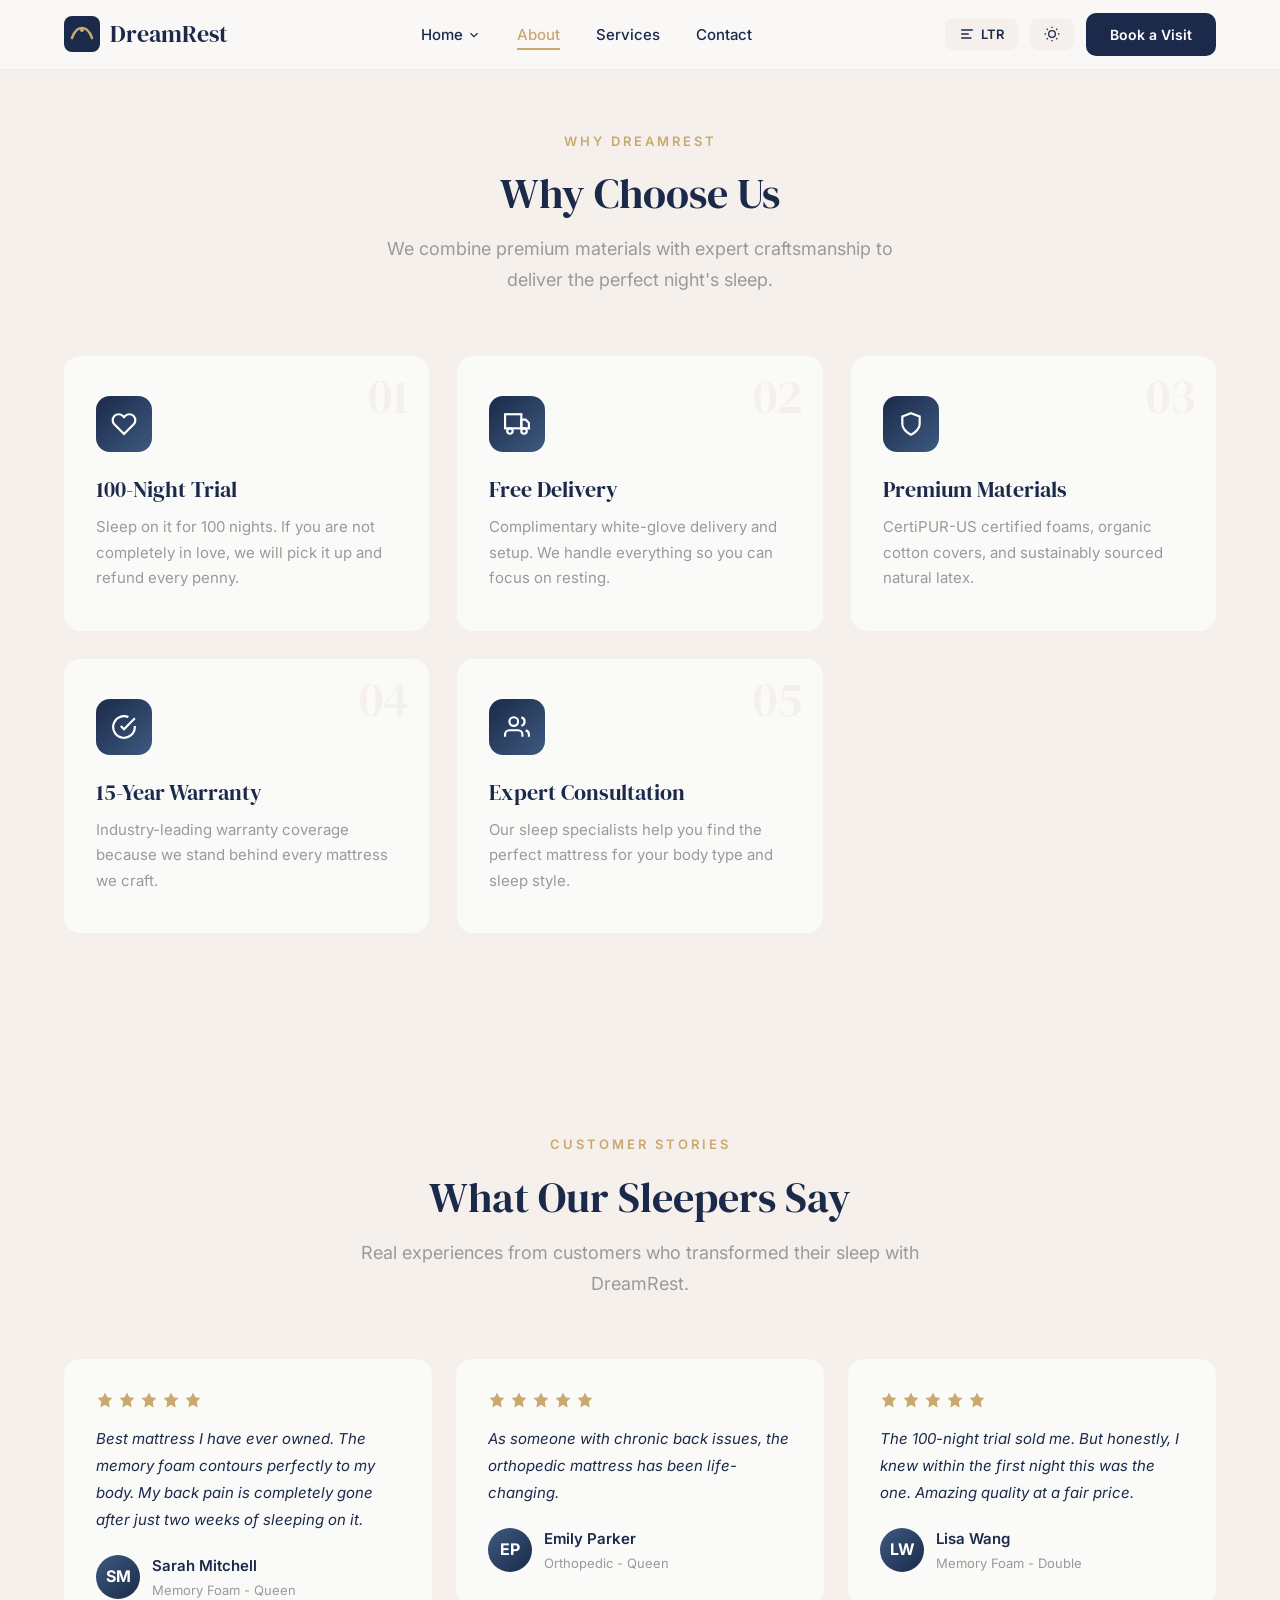
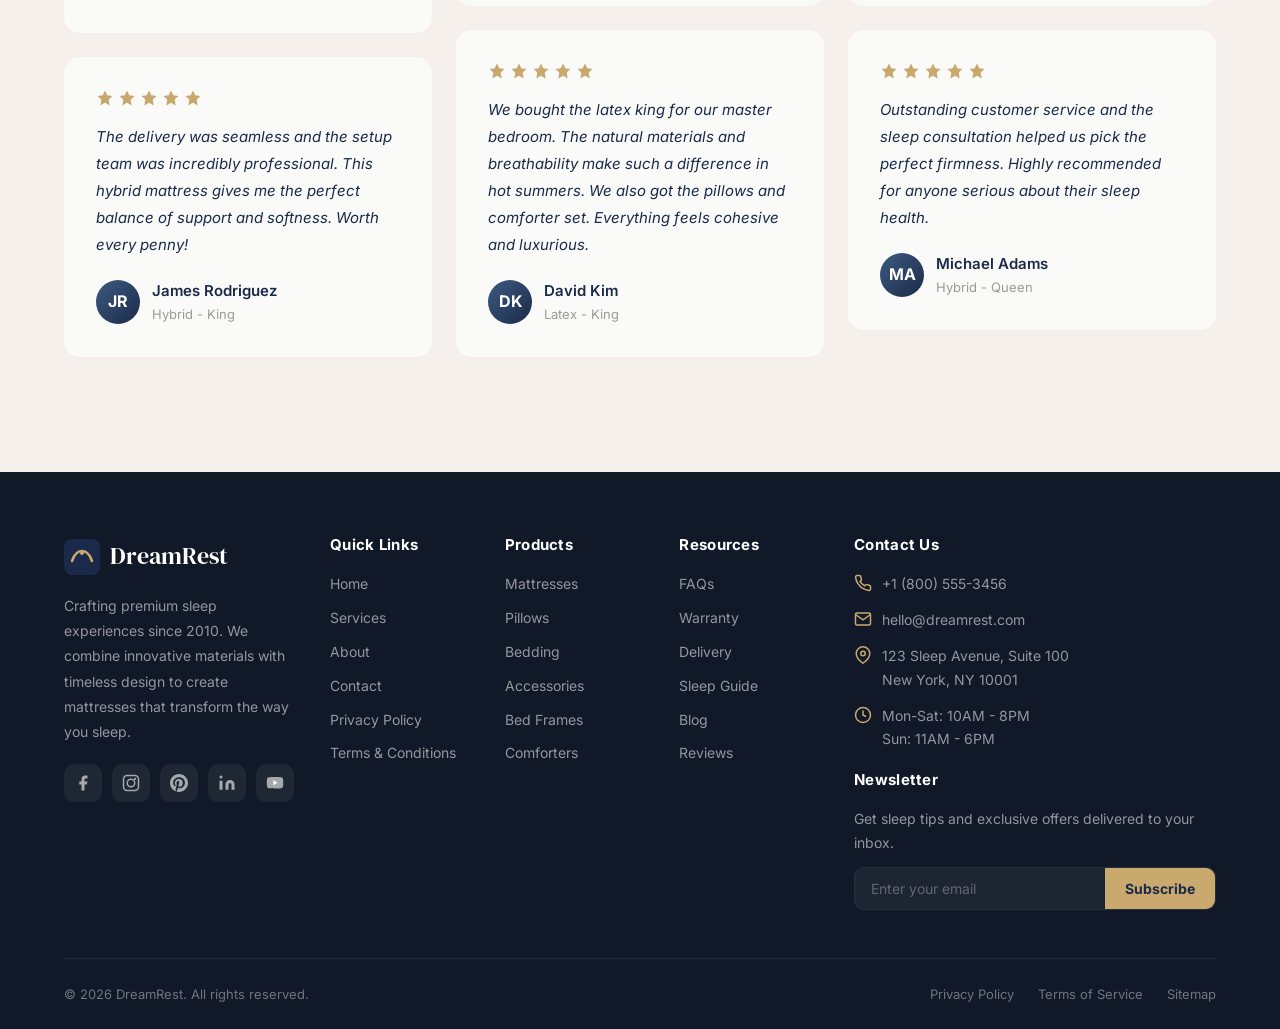
==== about.html @ 5afd08cc "Refactor to multi-page layout and update landing pages" ====
<!DOCTYPE html>
<html lang="en" dir="ltr" data-theme="light">
<head>
<meta charset="UTF-8">
<meta name="viewport" content="width=device-width,initial-scale=1.0">
<meta name="description" content="DreamRest - Premium handcrafted mattresses for luxurious comfort.">
<title>About Us - DreamRest</title>
<link rel="icon" type="image/svg+xml" href="data:image/svg+xml,%3Csvg xmlns='http://www.w3.org/2000/svg' viewBox='0 0 36 36'%3E%3Crect rx='8' width='36' height='36' fill='%231B2A4A'/%3E%3Cpath d='M8 22c2-6 5-10 10-10s8 4 10 10' stroke='%23C9A96E' stroke-width='2.5' fill='none' stroke-linecap='round'/%3E%3C/svg%3E">
<link rel="stylesheet" href="css/variables.css">
<link rel="stylesheet" href="css/base.css">
<link rel="stylesheet" href="css/navbar.css">
<link rel="stylesheet" href="css/sections.css">
<link rel="stylesheet" href="css/footer.css">
<link rel="stylesheet" href="css/animations.css">
</head>
<body>
<!-- Navbar -->
<nav class="navbar" role="navigation" aria-label="Main navigation">
<div class="container">
<a href="index.html" class="nav-logo" aria-label="DreamRest Home">
<svg viewBox="0 0 36 36" fill="none"><rect rx="8" width="36" height="36" fill="currentColor" style="color:var(--navy)"/><path d="M8 22c2-6 5-10 10-10s8 4 10 10" stroke="#C9A96E" stroke-width="2.5" fill="none" stroke-linecap="round"/><circle cx="18" cy="14" r="2" fill="#C9A96E"/></svg>
<span>DreamRest</span>
</a>
<div class="nav-menu">
<ul class="nav-links">
<li class="nav-dropdown"><a href="#" aria-haspopup="true" aria-expanded="false">Home <svg viewBox="0 0 24 24" fill="none" stroke="currentColor" stroke-width="2"><path d="M6 9l6 6 6-6"/></svg></a>
<ul class="dropdown-menu"><li><a href="index.html">Home 1</a></li><li><a href="home2.html">Home 2</a></li></ul></li>
<li><a href="about.html" class="active">About</a></li>
<li><a href="services.html">Services</a></li>
<li><a href="contact.html">Contact</a></li>
</ul>
<div class="mobile-toggles">
<button class="nav-toggle-btn" id="mobileDirToggle" aria-label="Toggle text direction"><svg viewBox="0 0 24 24" fill="none" stroke="currentColor" stroke-width="2" stroke-linecap="round"><path d="M4 6h16M4 12h10M4 18h14"/></svg><span>LTR</span></button>
<button class="nav-toggle-btn" id="mobileThemeToggle" aria-label="Toggle theme"><svg viewBox="0 0 24 24" fill="none" stroke="currentColor" stroke-width="2"><circle cx="12" cy="12" r="5"/><path d="M12 1v2M12 21v2M4.22 4.22l1.42 1.42M18.36 18.36l1.42 1.42M1 12h2M21 12h2M4.22 19.78l1.42-1.42M18.36 5.64l1.42-1.42"/></svg></button>
</div>
<a href="contact.html" class="mobile-cta">Book a Visit</a>
</div>
<div class="nav-right">
<button class="nav-toggle-btn" id="dirToggle" aria-label="Toggle text direction"><svg viewBox="0 0 24 24" fill="none" stroke="currentColor" stroke-width="2" stroke-linecap="round"><path d="M4 6h16M4 12h10M4 18h14"/></svg><span>LTR</span></button>
<button class="nav-toggle-btn" id="themeToggle" aria-label="Toggle theme"><svg viewBox="0 0 24 24" fill="none" stroke="currentColor" stroke-width="2"><circle cx="12" cy="12" r="5"/><path d="M12 1v2M12 21v2M4.22 4.22l1.42 1.42M18.36 18.36l1.42 1.42M1 12h2M21 12h2M4.22 19.78l1.42-1.42M18.36 5.64l1.42-1.42"/></svg></button>
<a href="contact.html" class="nav-cta">Book a Visit</a>
<button class="hamburger" id="hamburger" aria-label="Toggle menu" aria-expanded="false"><span></span><span></span><span></span></button>
</div>
</div>
</nav>

<!-- Section 3: Why Choose Us - Offset Cards -->
<section class="why-us" id="about" aria-label="Why Choose Us" style="padding-top: calc(var(--nav-h) + 60px);">
<div class="container">
<div class="section-header reveal"><span class="label">Why DreamRest</span><h2>Why Choose Us</h2><p>We combine premium materials with expert craftsmanship to deliver the perfect night's sleep.</p></div>
<div class="why-grid stagger-children">
<div class="why-card reveal"><span class="why-number">01</span><div class="why-icon"><svg viewBox="0 0 24 24" fill="none" stroke="currentColor" stroke-width="2"><path d="M20.84 4.61a5.5 5.5 0 00-7.78 0L12 5.67l-1.06-1.06a5.5 5.5 0 00-7.78 7.78l1.06 1.06L12 21.23l7.78-7.78 1.06-1.06a5.5 5.5 0 000-7.78z"/></svg></div><h4>100-Night Trial</h4><p>Sleep on it for 100 nights. If you are not completely in love, we will pick it up and refund every penny.</p></div>
<div class="why-card reveal"><span class="why-number">02</span><div class="why-icon"><svg viewBox="0 0 24 24" fill="none" stroke="currentColor" stroke-width="2"><rect x="1" y="3" width="15" height="13"/><polygon points="16 8 20 8 23 11 23 16 16 16 16 8"/><circle cx="5.5" cy="18.5" r="2.5"/><circle cx="18.5" cy="18.5" r="2.5"/></svg></div><h4>Free Delivery</h4><p>Complimentary white-glove delivery and setup. We handle everything so you can focus on resting.</p></div>
<div class="why-card reveal"><span class="why-number">03</span><div class="why-icon"><svg viewBox="0 0 24 24" fill="none" stroke="currentColor" stroke-width="2"><path d="M12 22s8-4 8-10V5l-8-3-8 3v7c0 6 8 10 8 10z"/></svg></div><h4>Premium Materials</h4><p>CertiPUR-US certified foams, organic cotton covers, and sustainably sourced natural latex.</p></div>
<div class="why-card reveal"><span class="why-number">04</span><div class="why-icon"><svg viewBox="0 0 24 24" fill="none" stroke="currentColor" stroke-width="2"><path d="M22 11.08V12a10 10 0 11-5.93-9.14"/><polyline points="22 4 12 14.01 9 11.01"/></svg></div><h4>15-Year Warranty</h4><p>Industry-leading warranty coverage because we stand behind every mattress we craft.</p></div>
<div class="why-card reveal"><span class="why-number">05</span><div class="why-icon"><svg viewBox="0 0 24 24" fill="none" stroke="currentColor" stroke-width="2"><path d="M17 21v-2a4 4 0 00-4-4H5a4 4 0 00-4 4v2"/><circle cx="9" cy="7" r="4"/><path d="M23 21v-2a4 4 0 00-3-3.87"/><path d="M16 3.13a4 4 0 010 7.75"/></svg></div><h4>Expert Consultation</h4><p>Our sleep specialists help you find the perfect mattress for your body type and sleep style.</p></div>
</div>
</div>
</section>

<!-- Section 5: Testimonials - Masonry Grid -->
<section class="testimonials" id="testimonials" aria-label="Customer Testimonials">
<div class="container">
<div class="section-header reveal"><span class="label">Customer Stories</span><h2>What Our Sleepers Say</h2><p>Real experiences from customers who transformed their sleep with DreamRest.</p></div>
<div class="testimonial-grid stagger-children">
<div class="testimonial-card reveal">
<div class="testimonial-stars"><svg viewBox="0 0 24 24"><path d="M12 2l3.09 6.26L22 9.27l-5 4.87L18.18 22 12 18.27 5.82 22 7 14.14l-5-4.87 6.91-1.01L12 2z"/></svg><svg viewBox="0 0 24 24"><path d="M12 2l3.09 6.26L22 9.27l-5 4.87L18.18 22 12 18.27 5.82 22 7 14.14l-5-4.87 6.91-1.01L12 2z"/></svg><svg viewBox="0 0 24 24"><path d="M12 2l3.09 6.26L22 9.27l-5 4.87L18.18 22 12 18.27 5.82 22 7 14.14l-5-4.87 6.91-1.01L12 2z"/></svg><svg viewBox="0 0 24 24"><path d="M12 2l3.09 6.26L22 9.27l-5 4.87L18.18 22 12 18.27 5.82 22 7 14.14l-5-4.87 6.91-1.01L12 2z"/></svg><svg viewBox="0 0 24 24"><path d="M12 2l3.09 6.26L22 9.27l-5 4.87L18.18 22 12 18.27 5.82 22 7 14.14l-5-4.87 6.91-1.01L12 2z"/></svg></div>
<blockquote>Best mattress I have ever owned. The memory foam contours perfectly to my body. My back pain is completely gone after just two weeks of sleeping on it.</blockquote>
<div class="testimonial-author"><div class="testimonial-avatar">SM</div><div><div class="name">Sarah Mitchell</div><div class="role">Memory Foam - Queen</div></div></div>
</div>
<div class="testimonial-card reveal">
<div class="testimonial-stars"><svg viewBox="0 0 24 24"><path d="M12 2l3.09 6.26L22 9.27l-5 4.87L18.18 22 12 18.27 5.82 22 7 14.14l-5-4.87 6.91-1.01L12 2z"/></svg><svg viewBox="0 0 24 24"><path d="M12 2l3.09 6.26L22 9.27l-5 4.87L18.18 22 12 18.27 5.82 22 7 14.14l-5-4.87 6.91-1.01L12 2z"/></svg><svg viewBox="0 0 24 24"><path d="M12 2l3.09 6.26L22 9.27l-5 4.87L18.18 22 12 18.27 5.82 22 7 14.14l-5-4.87 6.91-1.01L12 2z"/></svg><svg viewBox="0 0 24 24"><path d="M12 2l3.09 6.26L22 9.27l-5 4.87L18.18 22 12 18.27 5.82 22 7 14.14l-5-4.87 6.91-1.01L12 2z"/></svg><svg viewBox="0 0 24 24"><path d="M12 2l3.09 6.26L22 9.27l-5 4.87L18.18 22 12 18.27 5.82 22 7 14.14l-5-4.87 6.91-1.01L12 2z"/></svg></div>
<blockquote>The delivery was seamless and the setup team was incredibly professional. This hybrid mattress gives me the perfect balance of support and softness. Worth every penny!</blockquote>
<div class="testimonial-author"><div class="testimonial-avatar">JR</div><div><div class="name">James Rodriguez</div><div class="role">Hybrid - King</div></div></div>
</div>
<div class="testimonial-card reveal">
<div class="testimonial-stars"><svg viewBox="0 0 24 24"><path d="M12 2l3.09 6.26L22 9.27l-5 4.87L18.18 22 12 18.27 5.82 22 7 14.14l-5-4.87 6.91-1.01L12 2z"/></svg><svg viewBox="0 0 24 24"><path d="M12 2l3.09 6.26L22 9.27l-5 4.87L18.18 22 12 18.27 5.82 22 7 14.14l-5-4.87 6.91-1.01L12 2z"/></svg><svg viewBox="0 0 24 24"><path d="M12 2l3.09 6.26L22 9.27l-5 4.87L18.18 22 12 18.27 5.82 22 7 14.14l-5-4.87 6.91-1.01L12 2z"/></svg><svg viewBox="0 0 24 24"><path d="M12 2l3.09 6.26L22 9.27l-5 4.87L18.18 22 12 18.27 5.82 22 7 14.14l-5-4.87 6.91-1.01L12 2z"/></svg><svg viewBox="0 0 24 24"><path d="M12 2l3.09 6.26L22 9.27l-5 4.87L18.18 22 12 18.27 5.82 22 7 14.14l-5-4.87 6.91-1.01L12 2z"/></svg></div>
<blockquote>As someone with chronic back issues, the orthopedic mattress has been life-changing.</blockquote>
<div class="testimonial-author"><div class="testimonial-avatar">EP</div><div><div class="name">Emily Parker</div><div class="role">Orthopedic - Queen</div></div></div>
</div>
<div class="testimonial-card reveal">
<div class="testimonial-stars"><svg viewBox="0 0 24 24"><path d="M12 2l3.09 6.26L22 9.27l-5 4.87L18.18 22 12 18.27 5.82 22 7 14.14l-5-4.87 6.91-1.01L12 2z"/></svg><svg viewBox="0 0 24 24"><path d="M12 2l3.09 6.26L22 9.27l-5 4.87L18.18 22 12 18.27 5.82 22 7 14.14l-5-4.87 6.91-1.01L12 2z"/></svg><svg viewBox="0 0 24 24"><path d="M12 2l3.09 6.26L22 9.27l-5 4.87L18.18 22 12 18.27 5.82 22 7 14.14l-5-4.87 6.91-1.01L12 2z"/></svg><svg viewBox="0 0 24 24"><path d="M12 2l3.09 6.26L22 9.27l-5 4.87L18.18 22 12 18.27 5.82 22 7 14.14l-5-4.87 6.91-1.01L12 2z"/></svg><svg viewBox="0 0 24 24"><path d="M12 2l3.09 6.26L22 9.27l-5 4.87L18.18 22 12 18.27 5.82 22 7 14.14l-5-4.87 6.91-1.01L12 2z"/></svg></div>
<blockquote>We bought the latex king for our master bedroom. The natural materials and breathability make such a difference in hot summers. We also got the pillows and comforter set. Everything feels cohesive and luxurious.</blockquote>
<div class="testimonial-author"><div class="testimonial-avatar">DK</div><div><div class="name">David Kim</div><div class="role">Latex - King</div></div></div>
</div>
<div class="testimonial-card reveal">
<div class="testimonial-stars"><svg viewBox="0 0 24 24"><path d="M12 2l3.09 6.26L22 9.27l-5 4.87L18.18 22 12 18.27 5.82 22 7 14.14l-5-4.87 6.91-1.01L12 2z"/></svg><svg viewBox="0 0 24 24"><path d="M12 2l3.09 6.26L22 9.27l-5 4.87L18.18 22 12 18.27 5.82 22 7 14.14l-5-4.87 6.91-1.01L12 2z"/></svg><svg viewBox="0 0 24 24"><path d="M12 2l3.09 6.26L22 9.27l-5 4.87L18.18 22 12 18.27 5.82 22 7 14.14l-5-4.87 6.91-1.01L12 2z"/></svg><svg viewBox="0 0 24 24"><path d="M12 2l3.09 6.26L22 9.27l-5 4.87L18.18 22 12 18.27 5.82 22 7 14.14l-5-4.87 6.91-1.01L12 2z"/></svg><svg viewBox="0 0 24 24"><path d="M12 2l3.09 6.26L22 9.27l-5 4.87L18.18 22 12 18.27 5.82 22 7 14.14l-5-4.87 6.91-1.01L12 2z"/></svg></div>
<blockquote>The 100-night trial sold me. But honestly, I knew within the first night this was the one. Amazing quality at a fair price.</blockquote>
<div class="testimonial-author"><div class="testimonial-avatar">LW</div><div><div class="name">Lisa Wang</div><div class="role">Memory Foam - Double</div></div></div>
</div>
<div class="testimonial-card reveal">
<div class="testimonial-stars"><svg viewBox="0 0 24 24"><path d="M12 2l3.09 6.26L22 9.27l-5 4.87L18.18 22 12 18.27 5.82 22 7 14.14l-5-4.87 6.91-1.01L12 2z"/></svg><svg viewBox="0 0 24 24"><path d="M12 2l3.09 6.26L22 9.27l-5 4.87L18.18 22 12 18.27 5.82 22 7 14.14l-5-4.87 6.91-1.01L12 2z"/></svg><svg viewBox="0 0 24 24"><path d="M12 2l3.09 6.26L22 9.27l-5 4.87L18.18 22 12 18.27 5.82 22 7 14.14l-5-4.87 6.91-1.01L12 2z"/></svg><svg viewBox="0 0 24 24"><path d="M12 2l3.09 6.26L22 9.27l-5 4.87L18.18 22 12 18.27 5.82 22 7 14.14l-5-4.87 6.91-1.01L12 2z"/></svg><svg viewBox="0 0 24 24"><path d="M12 2l3.09 6.26L22 9.27l-5 4.87L18.18 22 12 18.27 5.82 22 7 14.14l-5-4.87 6.91-1.01L12 2z"/></svg></div>
<blockquote>Outstanding customer service and the sleep consultation helped us pick the perfect firmness. Highly recommended for anyone serious about their sleep health.</blockquote>
<div class="testimonial-author"><div class="testimonial-avatar">MA</div><div><div class="name">Michael Adams</div><div class="role">Hybrid - Queen</div></div></div>
</div>
</div>
</div>
</section>

<!-- Footer -->
<footer class="footer" role="contentinfo">
<div class="container">
<div class="footer-grid">
<div class="footer-brand">
<a href="index.html" class="nav-logo"><svg viewBox="0 0 36 36" fill="none"><rect rx="8" width="36" height="36" fill="#1B2A4A"/><path d="M8 22c2-6 5-10 10-10s8 4 10 10" stroke="#C9A96E" stroke-width="2.5" fill="none" stroke-linecap="round"/><circle cx="18" cy="14" r="2" fill="#C9A96E"/></svg><span>DreamRest</span></a>
<p>Crafting premium sleep experiences since 2010. We combine innovative materials with timeless design to create mattresses that transform the way you sleep.</p>
<div class="social-icons">
<a href="#" class="social-icon" aria-label="Facebook"><svg viewBox="0 0 24 24" fill="currentColor"><path d="M18 2h-3a5 5 0 00-5 5v3H7v4h3v8h4v-8h3l1-4h-4V7a1 1 0 011-1h3z"/></svg></a>
<a href="#" class="social-icon" aria-label="Instagram"><svg viewBox="0 0 24 24" fill="none" stroke="currentColor" stroke-width="2"><rect x="2" y="2" width="20" height="20" rx="5"/><circle cx="12" cy="12" r="5"/><circle cx="17.5" cy="6.5" r="1.5" fill="currentColor" stroke="none"/></svg></a>
<a href="#" class="social-icon" aria-label="Pinterest"><svg viewBox="0 0 24 24" fill="currentColor"><path d="M12 0C5.37 0 0 5.37 0 12c0 5.08 3.15 9.42 7.6 11.18-.1-.94-.2-2.38.04-3.41.22-.93 1.4-5.93 1.4-5.93s-.36-.71-.36-1.77c0-1.66.96-2.9 2.16-2.9 1.02 0 1.51.77 1.51 1.68 0 1.03-.65 2.56-.99 3.98-.28 1.19.6 2.16 1.77 2.16 2.13 0 3.77-2.25 3.77-5.49 0-2.87-2.06-4.88-5.01-4.88-3.41 0-5.42 2.56-5.42 5.21 0 1.03.4 2.14.9 2.74.1.12.11.22.08.34-.09.38-.3 1.19-.34 1.36-.05.22-.18.27-.41.16-1.54-.72-2.5-2.97-2.5-4.78 0-3.89 2.83-7.46 8.15-7.46 4.28 0 7.6 3.05 7.6 7.12 0 4.25-2.68 7.67-6.4 7.67-1.25 0-2.43-.65-2.83-1.42l-.77 2.94c-.28 1.08-1.04 2.43-1.55 3.25C9.58 23.81 10.76 24 12 24c6.63 0 12-5.37 12-12S18.63 0 12 0z"/></svg></a>
<a href="#" class="social-icon" aria-label="LinkedIn"><svg viewBox="0 0 24 24" fill="currentColor"><path d="M16 8a6 6 0 016 6v7h-4v-7a2 2 0 00-2-2 2 2 0 00-2 2v7h-4v-7a6 6 0 016-6z"/><rect x="2" y="9" width="4" height="12"/><circle cx="4" cy="4" r="2"/></svg></a>
<a href="#" class="social-icon" aria-label="YouTube"><svg viewBox="0 0 24 24" fill="currentColor"><path d="M22.54 6.42a2.78 2.78 0 00-1.94-2C18.88 4 12 4 12 4s-6.88 0-8.6.46a2.78 2.78 0 00-1.94 2A29 29 0 001 11.75a29 29 0 00.46 5.33A2.78 2.78 0 003.4 19.1c1.72.46 8.6.46 8.6.46s6.88 0 8.6-.46a2.78 2.78 0 001.94-2 29 29 0 00.46-5.25 29 29 0 00-.46-5.43z"/><polygon points="9.75 15.02 15.5 11.75 9.75 8.48 9.75 15.02" fill="#fff"/></svg></a>
</div>
</div>
<div>
<h4>Quick Links</h4>
<div class="footer-links"><a href="#">Home</a><a href="#">Services</a><a href="#">About</a><a href="#">Contact</a><a href="#">Privacy Policy</a><a href="#">Terms &amp; Conditions</a></div>
</div>
<div>
<h4>Products</h4>
<div class="footer-links"><a href="#">Mattresses</a><a href="#">Pillows</a><a href="#">Bedding</a><a href="#">Accessories</a><a href="#">Bed Frames</a><a href="#">Comforters</a></div>
</div>
<div>
<h4>Resources</h4>
<div class="footer-links"><a href="#">FAQs</a><a href="#">Warranty</a><a href="#">Delivery</a><a href="#">Sleep Guide</a><a href="#">Blog</a><a href="#">Reviews</a></div>
</div>
<div>
<h4>Contact Us</h4>
<div class="footer-contact">
<div class="footer-contact-item"><svg viewBox="0 0 24 24" fill="none" stroke="currentColor" stroke-width="2"><path d="M22 16.92v3a2 2 0 01-2.18 2 19.79 19.79 0 01-8.63-3.07 19.5 19.5 0 01-6-6 19.79 19.79 0 01-3.07-8.67A2 2 0 014.11 2h3a2 2 0 012 1.72c.12.96.36 1.9.7 2.81a2 2 0 01-.45 2.11L8.09 9.91a16 16 0 006 6l1.27-1.27a2 2 0 012.11-.45c.91.34 1.85.58 2.81.7A2 2 0 0122 16.92z"/></svg><a href="tel:+18005553456">+1 (800) 555-3456</a></div>
<div class="footer-contact-item"><svg viewBox="0 0 24 24" fill="none" stroke="currentColor" stroke-width="2"><path d="M4 4h16c1.1 0 2 .9 2 2v12c0 1.1-.9 2-2 2H4c-1.1 0-2-.9-2-2V6c0-1.1.9-2 2-2z"/><polyline points="22 6 12 13 2 6"/></svg><a href="mailto:hello@dreamrest.com">hello@dreamrest.com</a></div>
<div class="footer-contact-item"><svg viewBox="0 0 24 24" fill="none" stroke="currentColor" stroke-width="2"><path d="M21 10c0 7-9 13-9 13s-9-6-9-13a9 9 0 0118 0z"/><circle cx="12" cy="10" r="3"/></svg><span>123 Sleep Avenue, Suite 100<br>New York, NY 10001</span></div>
<div class="footer-contact-item"><svg viewBox="0 0 24 24" fill="none" stroke="currentColor" stroke-width="2"><circle cx="12" cy="12" r="10"/><polyline points="12 6 12 12 16 14"/></svg><span>Mon-Sat: 10AM - 8PM<br>Sun: 11AM - 6PM</span></div>
</div>
<h4 style="margin-top:20px">Newsletter</h4>
<p style="font-size:14px;color:rgba(255,255,255,0.55);margin-bottom:12px;line-height:1.7">Get sleep tips and exclusive offers delivered to your inbox.</p>
<form class="newsletter-form" aria-label="Newsletter signup"><input type="email" placeholder="Enter your email" aria-label="Email for newsletter" required><button type="submit">Subscribe</button></form>
</div>
</div>
<div class="footer-bottom">
<p>&copy; 2026 DreamRest. All rights reserved.</p>
<div class="footer-bottom-links"><a href="#">Privacy Policy</a><a href="#">Terms of Service</a><a href="#">Sitemap</a></div>
</div>
</div>
</footer>
<script>
// Theme Toggle
function toggleTheme(){const h=document.documentElement;const t=h.getAttribute('data-theme')==='dark'?'light':'dark';h.setAttribute('data-theme',t);localStorage.setItem('theme',t)}
document.getElementById('themeToggle').addEventListener('click',toggleTheme);
document.getElementById('mobileThemeToggle').addEventListener('click',toggleTheme);
const savedTheme=localStorage.getItem('theme');if(savedTheme)document.documentElement.setAttribute('data-theme',savedTheme);

// RTL/LTR Toggle
function toggleDir(){const h=document.documentElement;const d=h.getAttribute('dir')==='rtl'?'ltr':'rtl';h.setAttribute('dir',d);document.querySelectorAll('#dirToggle span, #mobileDirToggle span').forEach(s=>s.textContent=d.toUpperCase());localStorage.setItem('dir',d)}
document.getElementById('dirToggle').addEventListener('click',toggleDir);
document.getElementById('mobileDirToggle').addEventListener('click',toggleDir);
const savedDir=localStorage.getItem('dir');if(savedDir){document.documentElement.setAttribute('dir',savedDir);document.querySelectorAll('#dirToggle span, #mobileDirToggle span').forEach(s=>s.textContent=savedDir.toUpperCase())}

// Hamburger
const hamburger=document.getElementById('hamburger');const navMenu=document.querySelector('.nav-menu');
hamburger.addEventListener('click',()=>{hamburger.classList.toggle('active');navMenu.classList.toggle('active');hamburger.setAttribute('aria-expanded',navMenu.classList.contains('active'))});

// Mobile dropdown
document.querySelectorAll('.nav-dropdown > a').forEach(a=>{a.addEventListener('click',e=>{if(window.innerWidth<=900){e.preventDefault();a.parentElement.classList.toggle('open')}})});

// Close mobile menu on link click
document.querySelectorAll('.nav-links a:not(.nav-dropdown > a)').forEach(a=>{a.addEventListener('click',()=>{if(window.innerWidth<=900){hamburger.classList.remove('active');navMenu.classList.remove('active')}})});

// Scroll Reveal
const observer=new IntersectionObserver((entries)=>{entries.forEach(e=>{if(e.isIntersecting){e.target.classList.add('visible');observer.unobserve(e.target)}})},{threshold:0.1,rootMargin:'0px 0px -50px 0px'});
document.querySelectorAll('.reveal,.reveal-left,.reveal-right,.reveal-scale').forEach(el=>observer.observe(el));
</script>
</body>
</html>
---- css/variables.css ----
/* DreamRest Design System - CSS Variables */
:root {
  /* Primary */
  --navy: #1B2A4A;
  --indigo: #3D5A80;
  /* Secondary */
  --beige: #F5F0EB;
  --soft-white: #FAFAF8;
  --warm-gray: #9A9A9A;
  /* Accent */
  --gold: #C9A96E;
  --sage: #7D9B76;
  /* CTA */
  --cta-bg: #1B2A4A;
  --cta-text: #FFFFFF;
  --cta-hover: #C9A96E;
  /* Status */
  --success: #6BBF7A;
  --error: #E07070;
  --warning: #E8A838;
  /* Typography */
  --font-heading: 'DM Serif Display', serif;
  --font-body: 'Inter', sans-serif;
  --h1: 56px; --h2: 42px; --h3: 30px; --h4: 22px;
  --body: 18px; --small: 16px;
  /* Spacing */
  --section-pad: 100px 0;
  --container: 1200px;
  --radius: 16px;
  --radius-sm: 10px;
  --shadow: 0 4px 30px rgba(27,42,74,0.08);
  --shadow-hover: 0 12px 40px rgba(27,42,74,0.15);
  --transition: all 0.3s cubic-bezier(0.4,0,0.2,1);
  /* Navbar */
  --nav-h: 70px;
  --nav-h-mobile: 60px;
}

[data-theme="dark"] {
  --navy: #E8E4DF;
  --indigo: #98B6D6;
  --beige: #1A1A2E;
  --soft-white: #0F0F1A;
  --warm-gray: #888;
  --gold: #D4B87A;
  --sage: #8DAF86;
  --cta-bg: #C9A96E;
  --cta-text: #0F0F1A;
  --shadow: 0 4px 30px rgba(0,0,0,0.3);
  --shadow-hover: 0 12px 40px rgba(0,0,0,0.5);
}
---- css/base.css ----
/* Base & Reset */
@import url('https://fonts.googleapis.com/css2?family=DM+Serif+Display:ital@0;1&family=Inter:wght@300;400;500;600;700&display=swap');

*, *::before, *::after { margin:0; padding:0; box-sizing:border-box; }

html {
  scroll-behavior: smooth;
  scroll-padding-top: var(--nav-h);
  font-size: 100%;
}

body {
  font-family: var(--font-body);
  font-size: var(--body);
  line-height: 1.7;
  color: var(--navy);
  background: var(--soft-white);
  overflow-x: hidden;
  -webkit-font-smoothing: antialiased;
}

h1,h2,h3,h4 { font-family: var(--font-heading); font-weight: 400; line-height: 1.2; }
h1 { font-size: var(--h1); }
h2 { font-size: var(--h2); }
h3 { font-size: var(--h3); }
h4 { font-size: var(--h4); }

a { text-decoration: none; color: inherit; transition: var(--transition); }
img { max-width: 100%; height: auto; display: block; }
ul { list-style: none; }
button, input, select, textarea {
  font-family: var(--font-body);
  font-size: var(--body);
  border: none;
  outline: none;
  background: none;
}

.container {
  max-width: var(--container);
  margin: 0 auto;
  padding: 0 24px;
  width: 100%;
}

.section-header {
  text-align: center;
  margin-bottom: 60px;
}
.section-header .label {
  font-size: 13px;
  font-weight: 600;
  letter-spacing: 3px;
  text-transform: uppercase;
  color: var(--gold);
  margin-bottom: 16px;
  display: block;
}
.section-header h2 {
  color: var(--navy);
  margin-bottom: 16px;
}
.section-header p {
  color: var(--warm-gray);
  max-width: 560px;
  margin: 0 auto;
  font-size: var(--body);
}

/* Buttons */
.btn {
  display: inline-flex;
  align-items: center;
  justify-content: center;
  gap: 8px;
  padding: 16px 36px;
  border-radius: var(--radius-sm);
  font-weight: 600;
  font-size: 16px;
  cursor: pointer;
  transition: var(--transition);
  border: 2px solid transparent;
  letter-spacing: 0.3px;
}
.btn-primary {
  background: var(--cta-bg);
  color: var(--cta-text);
  box-shadow: 0 4px 15px rgba(27,42,74,0.2);
}
.btn-primary:hover {
  background: var(--cta-hover);
  color: var(--navy);
  transform: translateY(-2px);
  box-shadow: 0 8px 25px rgba(201,169,110,0.3);
}
.btn-secondary {
  background: transparent;
  color: var(--navy);
  border-color: var(--navy);
}
.btn-secondary:hover {
  background: var(--navy);
  color: var(--soft-white);
  transform: translateY(-2px);
}
.btn:focus-visible {
  outline: 3px solid var(--gold);
  outline-offset: 3px;
}

/* Scrollbar */
::-webkit-scrollbar { width: 8px; }
::-webkit-scrollbar-track { background: var(--beige); }
::-webkit-scrollbar-thumb { background: var(--indigo); border-radius: 4px; }

/* Selection */
::selection { background: var(--gold); color: var(--soft-white); }

/* Screen reader only */
.sr-only {
  position: absolute; width: 1px; height: 1px;
  padding: 0; margin: -1px; overflow: hidden;
  clip: rect(0,0,0,0); border: 0;
}

/* Responsive */
@media (max-width: 1024px) {
  h1 { font-size: 42px; }
  h2 { font-size: 34px; }
  h3 { font-size: 26px; }
}
@media (max-width: 768px) {
  h1 { font-size: 34px; }
  h2 { font-size: 28px; }
  h3 { font-size: 22px; }
  .container { padding: 0 16px; }
}
@media (max-width: 480px) {
  h1 { font-size: 28px; }
  h2 { font-size: 24px; }
}
---- css/navbar.css ----
/* Navbar */
.navbar {
  position: fixed;
  top: 0; left: 0; right: 0;
  height: var(--nav-h);
  background: rgba(250,250,248,0.85);
  backdrop-filter: blur(20px);
  -webkit-backdrop-filter: blur(20px);
  z-index: 1000;
  border-bottom: 1px solid rgba(27,42,74,0.06);
  transition: var(--transition);
}
[data-theme="dark"] .navbar {
  background: rgba(15,15,26,0.85);
  border-bottom-color: rgba(255,255,255,0.06);
}
.navbar .container {
  display: flex;
  align-items: center;
  justify-content: space-between;
  height: 100%;
}
.nav-logo {
  display: flex;
  align-items: center;
  gap: 10px;
  font-family: var(--font-heading);
  font-size: 24px;
  color: var(--navy);
  z-index: 1001;
}
.nav-logo svg { width: 36px; height: 36px; }

.nav-links {
  display: flex;
  align-items: center;
  gap: 36px;
}
.nav-links a {
  font-size: 15px;
  font-weight: 500;
  color: var(--navy);
  position: relative;
  padding: 4px 0;
}
.nav-links a::after {
  content: '';
  position: absolute;
  bottom: -2px; left: 0;
  width: 0; height: 2px;
  background: var(--gold);
  transition: var(--transition);
}
.nav-links a:hover::after,
.nav-links a.active::after { width: 100%; }
.nav-links a.active { color: var(--gold); }

/* Dropdown */
.nav-dropdown {
  position: relative;
}
.nav-dropdown > a {
  display: flex;
  align-items: center;
  gap: 4px;
}
.nav-dropdown > a svg {
  width: 14px; height: 14px;
  transition: var(--transition);
}
.dropdown-menu {
  position: absolute;
  top: 100%;
  left: 50%;
  transform: translateX(-50%) translateY(8px);
  min-width: 180px;
  background: var(--soft-white);
  border-radius: var(--radius-sm);
  box-shadow: var(--shadow-hover);
  padding: 8px 0;
  opacity: 0;
  visibility: hidden;
  transition: var(--transition);
  border: 1px solid rgba(27,42,74,0.06);
}
[data-theme="dark"] .dropdown-menu {
  background: #1A1A2E;
  border-color: rgba(255,255,255,0.08);
}
.nav-dropdown:hover .dropdown-menu {
  opacity: 1;
  visibility: visible;
  transform: translateX(-50%) translateY(0);
}
.nav-dropdown:hover > a svg { transform: rotate(180deg); }
.dropdown-menu a {
  display: block;
  padding: 10px 20px;
  font-size: 14px;
}
.dropdown-menu a:hover {
  background: var(--beige);
  color: var(--gold);
}

/* Nav Right */
.nav-right {
  display: flex;
  align-items: center;
  gap: 12px;
}
.nav-toggle-btn {
  display: flex;
  align-items: center;
  gap: 6px;
  padding: 8px 14px;
  border-radius: 8px;
  font-size: 13px;
  font-weight: 600;
  cursor: pointer;
  color: var(--navy);
  background: var(--beige);
  transition: var(--transition);
}
.nav-toggle-btn:hover { background: var(--gold); color: #fff; }
.nav-toggle-btn svg { width: 16px; height: 16px; }

.nav-cta {
  padding: 10px 24px;
  background: var(--cta-bg);
  color: var(--cta-text) !important;
  border-radius: var(--radius-sm);
  font-weight: 600;
  font-size: 14px;
  transition: var(--transition);
}
.nav-cta:hover {
  background: var(--cta-hover);
  color: var(--navy) !important;
  transform: translateY(-1px);
}
.nav-cta::after { display: none !important; }

/* Hamburger */
.hamburger {
  display: none;
  flex-direction: column;
  gap: 5px;
  cursor: pointer;
  z-index: 1001;
  padding: 4px;
}
.hamburger span {
  width: 24px; height: 2px;
  background: var(--navy);
  transition: var(--transition);
  border-radius: 2px;
}
.hamburger.active span:nth-child(1) { transform: rotate(45deg) translate(5px,5px); }
.hamburger.active span:nth-child(2) { opacity: 0; }
.hamburger.active span:nth-child(3) { transform: rotate(-45deg) translate(5px,-5px); }

/* Mobile */
@media (max-width: 900px) {
  .navbar { height: var(--nav-h-mobile); }
  .hamburger { display: flex; }
  .nav-menu {
    position: fixed;
    top: 0; right: -100%;
    width: 300px; height: 100vh;
    background: var(--soft-white);
    flex-direction: column;
    padding: 80px 30px 30px;
    gap: 0;
    transition: var(--transition);
    box-shadow: -10px 0 40px rgba(0,0,0,0.1);
    overflow-y: auto;
  }
  [data-theme="dark"] .nav-menu { background: #0F0F1A; }
  .nav-menu.active { right: 0; }
  .nav-links { flex-direction: column; gap: 0; width: 100%; }
  .nav-links a {
    padding: 14px 0;
    font-size: 16px;
    border-bottom: 1px solid rgba(27,42,74,0.06);
    width: 100%;
  }
  .dropdown-menu {
    position: static;
    transform: none;
    box-shadow: none;
    border: none;
    padding: 0 0 0 20px;
    opacity: 1;
    visibility: visible;
    display: none;
  }
  .nav-dropdown.open .dropdown-menu { display: block; }
  .mobile-toggles {
    display: flex;
    gap: 10px;
    padding: 20px 0;
    border-top: 1px solid rgba(27,42,74,0.06);
    margin-top: 10px;
  }
  .nav-right .nav-toggle-btn { display: none; }
  .nav-right .nav-cta { display: none; }
  .mobile-cta {
    display: block !important;
    width: 100%;
    text-align: center;
    padding: 14px;
    background: var(--cta-bg);
    color: var(--cta-text);
    border-radius: var(--radius-sm);
    font-weight: 600;
    margin-top: 10px;
  }
}
@media (min-width: 901px) {
  .mobile-toggles { display: none !important; }
  .mobile-cta { display: none !important; }
  .nav-menu {
    display: flex;
    align-items: center;
    gap: 36px;
  }
}
---- css/sections.css ----
/* Hero Section */
.hero {
  position: relative;
  min-height: 100vh;
  display: flex;
  align-items: center;
  justify-content: center;
  text-align: center;
  overflow: hidden;
  padding: var(--nav-h) 24px 60px;
}
.hero-bg {
  position: absolute;
  inset: 0;
  background: linear-gradient(135deg, rgba(27, 42, 74, 0.8) 0%, rgba(61, 90, 128, 0.6) 50%, rgba(42, 63, 95, 0.8) 100%), url('../images/hero_home1.png') center/cover no-repeat;
  z-index: 0;
}
.hero-bg::after {
  content: '';
  position: absolute;
  inset: 0;
  background: radial-gradient(ellipse at 30% 50%, rgba(201,169,110,0.15) 0%, transparent 60%),
              radial-gradient(ellipse at 70% 80%, rgba(125,155,118,0.1) 0%, transparent 50%);
}
.hero-content {
  position: relative;
  z-index: 2;
  max-width: 800px;
}
.hero-badge {
  display: inline-flex;
  align-items: center;
  gap: 8px;
  padding: 8px 20px;
  background: rgba(255,255,255,0.1);
  backdrop-filter: blur(10px);
  border-radius: 50px;
  font-size: 13px;
  font-weight: 600;
  color: var(--gold);
  letter-spacing: 1px;
  text-transform: uppercase;
  margin-bottom: 28px;
  border: 1px solid rgba(201,169,110,0.2);
}
.hero h1 {
  color: #fff;
  margin-bottom: 24px;
  line-height: 1.15;
}
.hero p {
  color: rgba(255,255,255,0.75);
  font-size: 20px;
  line-height: 1.7;
  max-width: 600px;
  margin: 0 auto 40px;
}
.hero-buttons {
  display: flex;
  gap: 16px;
  justify-content: center;
  flex-wrap: wrap;
}
.hero .btn-primary {
  background: var(--gold);
  color: #1B2A4A;
}
.hero .btn-primary:hover {
  background: #fff;
  box-shadow: 0 8px 30px rgba(255,255,255,0.2);
}
.hero .btn-secondary {
  border-color: rgba(255,255,255,0.3);
  color: #fff;
}
.hero .btn-secondary:hover {
  background: rgba(255,255,255,0.1);
  border-color: #fff;
}
.hero-stats {
  display: flex;
  justify-content: center;
  gap: 48px;
  margin-top: 60px;
  padding-top: 40px;
  border-top: 1px solid rgba(255,255,255,0.1);
}
.hero-stat {
  text-align: center;
}
.hero-stat .number {
  display: block;
  font-family: var(--font-heading);
  font-size: 36px;
  color: var(--gold);
}
.hero-stat .label {
  font-size: 14px;
  color: rgba(255,255,255,0.6);
  margin-top: 4px;
}
/* Floating cards */
.hero-float {
  position: absolute;
  z-index: 1;
}
.hero-float-card {
  background: rgba(255,255,255,0.08);
  backdrop-filter: blur(15px);
  border: 1px solid rgba(255,255,255,0.1);
  border-radius: var(--radius);
  padding: 16px 22px;
  display: flex;
  align-items: center;
  gap: 12px;
  color: #fff;
  font-size: 14px;
  font-weight: 500;
  animation: float 6s ease-in-out infinite;
}
.hero-float-card svg { width: 24px; height: 24px; color: var(--gold); flex-shrink: 0; }
.hero-float.left { left: 5%; top: 35%; }
.hero-float.right { right: 5%; bottom: 30%; animation-delay: -3s; }
.hero-float.top-right { right: 10%; top: 20%; animation-delay: -1.5s; }
@keyframes float {
  0%,100% { transform: translateY(0); }
  50% { transform: translateY(-15px); }
}

/* Section 2 - Categories (Bento Grid) */
.categories { padding: var(--section-pad); background: var(--soft-white); }
.bento-grid {
  display: grid;
  grid-template-columns: repeat(4, 1fr);
  grid-template-rows: auto auto;
  gap: 20px;
}
.bento-item {
  position: relative;
  border-radius: var(--radius);
  overflow: hidden;
  background: var(--beige);
  transition: var(--transition);
  cursor: pointer;
  min-height: 260px;
}
.bento-item:hover { transform: translateY(-4px); box-shadow: var(--shadow-hover); }
.bento-item.large { grid-column: span 2; grid-row: span 2; min-height: 540px; }
.bento-item.wide { grid-column: span 2; }
.bento-img {
  width: 100%; height: 100%;
  object-fit: cover;
  position: absolute;
  inset: 0;
  transition: transform 0.6s ease;
}
.bento-item:hover .bento-img { transform: scale(1.05); }
.bento-overlay {
  position: absolute;
  inset: 0;
  background: linear-gradient(to top, rgba(27,42,74,0.85) 0%, transparent 60%);
  display: flex;
  flex-direction: column;
  justify-content: flex-end;
  padding: 28px;
}
.bento-overlay h3 { color: #fff; font-size: 24px; margin-bottom: 6px; }
.bento-overlay p { color: rgba(255,255,255,0.7); font-size: 14px; }
.bento-overlay .price {
  color: var(--gold);
  font-weight: 700;
  font-size: 18px;
  margin-top: 8px;
}
.bento-overlay .btn {
  margin-top: 14px;
  padding: 10px 22px;
  font-size: 13px;
  background: rgba(255,255,255,0.15);
  backdrop-filter: blur(10px);
  color: #fff;
  border: 1px solid rgba(255,255,255,0.2);
}
.bento-overlay .btn:hover { background: var(--gold); color: #1B2A4A; border-color: var(--gold); }

/* Section 3 - Why Choose Us (Offset Cards) */
.why-us { padding: var(--section-pad); background: var(--beige); }
.why-grid {
  display: grid;
  grid-template-columns: repeat(3, 1fr);
  gap: 28px;
}
.why-card {
  background: var(--soft-white);
  border-radius: var(--radius);
  padding: 40px 32px;
  transition: var(--transition);
  position: relative;
  overflow: hidden;
}
.why-card:nth-child(even) { transform: translateY(30px); }
.why-card:hover {
  transform: translateY(-6px);
  box-shadow: var(--shadow-hover);
}
.why-card:nth-child(even):hover { transform: translateY(24px); }
.why-icon {
  width: 56px; height: 56px;
  border-radius: 14px;
  background: linear-gradient(135deg, var(--navy), var(--indigo));
  display: flex;
  align-items: center;
  justify-content: center;
  margin-bottom: 24px;
}
[data-theme="dark"] .why-icon { background: linear-gradient(135deg, var(--gold), #d4b87a); }
.why-icon svg { width: 26px; height: 26px; color: #fff; }
[data-theme="dark"] .why-icon svg { color: #0F0F1A; }
.why-card h4 { margin-bottom: 12px; color: var(--navy); }
.why-card p { color: var(--warm-gray); font-size: 15px; line-height: 1.7; }
.why-card .why-number {
  position: absolute;
  top: 16px; right: 20px;
  font-family: var(--font-heading);
  font-size: 48px;
  color: var(--beige);
  line-height: 1;
}
[data-theme="dark"] .why-card .why-number { color: rgba(255,255,255,0.04); }

/* Section 4 - Accessories (Zig-Zag / Editorial) */
.accessories { padding: var(--section-pad); background: var(--soft-white); }
.editorial-row {
  display: flex;
  align-items: center;
  gap: 60px;
  margin-bottom: 60px;
}
.editorial-row:last-child { margin-bottom: 0; }
.editorial-row:nth-child(even) { flex-direction: row-reverse; }
.editorial-img {
  flex: 1;
  border-radius: var(--radius);
  overflow: hidden;
  position: relative;
}
.editorial-img img {
  width: 100%; height: 400px;
  object-fit: cover;
  transition: transform 0.6s ease;
  border-radius: var(--radius);
}
.editorial-img:hover img { transform: scale(1.03); }
.editorial-text {
  flex: 1;
}
.editorial-text .label {
  font-size: 12px;
  font-weight: 600;
  letter-spacing: 2px;
  text-transform: uppercase;
  color: var(--gold);
  margin-bottom: 12px;
  display: block;
}
.editorial-text h3 { margin-bottom: 16px; }
.editorial-text p {
  color: var(--warm-gray);
  margin-bottom: 24px;
  line-height: 1.8;
}
.editorial-price {
  font-family: var(--font-heading);
  font-size: 28px;
  color: var(--navy);
  margin-bottom: 20px;
}

/* Section 5 - Testimonials (Masonry) */
.testimonials { padding: var(--section-pad); background: var(--beige); }
.testimonial-grid {
  columns: 3;
  column-gap: 24px;
}
.testimonial-card {
  break-inside: avoid;
  background: var(--soft-white);
  border-radius: var(--radius);
  padding: 32px;
  margin-bottom: 24px;
  transition: var(--transition);
}
.testimonial-card:hover { transform: translateY(-4px); box-shadow: var(--shadow-hover); }
.testimonial-stars {
  display: flex;
  gap: 4px;
  margin-bottom: 16px;
}
.testimonial-stars svg { width: 18px; height: 18px; color: var(--gold); fill: var(--gold); }
.testimonial-card blockquote {
  font-size: 15px;
  color: var(--navy);
  line-height: 1.8;
  margin-bottom: 20px;
  font-style: italic;
}
.testimonial-author {
  display: flex;
  align-items: center;
  gap: 12px;
}
.testimonial-avatar {
  width: 44px; height: 44px;
  border-radius: 50%;
  background: linear-gradient(135deg, var(--indigo), var(--navy));
  display: flex;
  align-items: center;
  justify-content: center;
  color: #fff;
  font-weight: 700;
  font-size: 16px;
}
.testimonial-author .name { font-weight: 600; font-size: 15px; }
.testimonial-author .role { font-size: 13px; color: var(--warm-gray); }
.testimonials-cta {
  text-align: center;
  margin-top: 48px;
}

/* Section 6 - Booking (Split Layout) */
.booking { padding: var(--section-pad); background: var(--soft-white); }
.booking-wrapper {
  display: grid;
  grid-template-columns: 1fr 1.1fr;
  gap: 0;
  border-radius: var(--radius);
  overflow: hidden;
  box-shadow: var(--shadow-hover);
}
.booking-info {
  background: linear-gradient(135deg, #1B2A4A, #3D5A80);
  padding: 60px 48px;
  display: flex;
  flex-direction: column;
  justify-content: center;
}
.booking-info h2 { color: #fff; margin-bottom: 16px; }
.booking-info p { color: rgba(255,255,255,0.7); margin-bottom: 32px; line-height: 1.8; }
.booking-perks { display: flex; flex-direction: column; gap: 16px; }
.booking-perk {
  display: flex;
  align-items: center;
  gap: 14px;
  color: #fff;
  font-size: 15px;
}
.booking-perk svg { width: 22px; height: 22px; color: var(--gold); flex-shrink: 0; }
.booking-form-side {
  background: var(--soft-white);
  padding: 48px;
}
.booking-form { display: flex; flex-direction: column; gap: 18px; }
.form-row { display: grid; grid-template-columns: 1fr 1fr; gap: 16px; }
.form-group { display: flex; flex-direction: column; gap: 6px; }
.form-group label {
  font-size: 13px;
  font-weight: 600;
  color: var(--navy);
  letter-spacing: 0.5px;
}
.form-group input,
.form-group select,
.form-group textarea {
  padding: 14px 16px;
  border: 1.5px solid rgba(27,42,74,0.12);
  border-radius: var(--radius-sm);
  font-size: 15px;
  color: var(--navy);
  background: var(--soft-white);
  transition: var(--transition);
}
.form-group input:focus,
.form-group select:focus,
.form-group textarea:focus {
  border-color: var(--gold);
  box-shadow: 0 0 0 3px rgba(201,169,110,0.15);
}
.form-group textarea { resize: vertical; min-height: 100px; }
.booking-form .btn-primary { width: 100%; padding: 16px; margin-top: 8px; }

/* Form Success */
.form-success {
  display: none;
  text-align: center;
  padding: 40px;
}
.form-success.show { display: block; }
.form-success svg { width: 56px; height: 56px; color: var(--success); margin: 0 auto 16px; }
.form-success h3 { color: var(--navy); margin-bottom: 8px; }
.form-success p { color: var(--warm-gray); }

/* Responsive sections */
@media (max-width: 1024px) {
  .bento-grid { grid-template-columns: repeat(2, 1fr); }
  .bento-item.large { min-height: 380px; }
  .why-grid { grid-template-columns: repeat(2, 1fr); }
  .why-card:nth-child(even) { transform: none; }
  .testimonial-grid { columns: 2; }
  .editorial-row { gap: 40px; }
  .booking-wrapper { grid-template-columns: 1fr; }
}
@media (max-width: 768px) {
  .bento-grid { grid-template-columns: 1fr; }
  .bento-item.large, .bento-item.wide { grid-column: span 1; grid-row: span 1; min-height: 280px; }
  .why-grid { grid-template-columns: 1fr; }
  .editorial-row, .editorial-row:nth-child(even) { flex-direction: column; gap: 24px; }
  .editorial-img img { height: 280px; }
  .testimonial-grid { columns: 1; }
  .booking-info { padding: 40px 28px; }
  .booking-form-side { padding: 32px 24px; }
  .form-row { grid-template-columns: 1fr; }
  .hero-stats { gap: 24px; flex-wrap: wrap; }
  .hero-float { display: none; }
  .hero p { font-size: 17px; }
}
---- css/footer.css ----
/* Footer */
.footer {
  background: #111827;
  color: rgba(255,255,255,0.75);
  padding: 64px 0 0;
}
.footer-grid {
  display: grid;
  grid-template-columns: 1.5fr 1fr 1fr 1fr 1.3fr;
  gap: 36px;
  padding-bottom: 48px;
  border-bottom: 1px solid rgba(255,255,255,0.08);
}
.footer-brand .nav-logo { margin-bottom: 16px; }
.footer-brand .nav-logo svg { color: var(--gold); }
.footer-brand .nav-logo span { color: #fff; }
.footer-brand p {
  font-size: 14px;
  line-height: 1.8;
  color: rgba(255,255,255,0.55);
  margin-bottom: 20px;
}
.footer h4 {
  color: #fff;
  font-family: var(--font-body);
  font-size: 15px;
  font-weight: 700;
  margin-bottom: 18px;
  letter-spacing: 0.3px;
}
.footer-links { display: flex; flex-direction: column; gap: 10px; }
.footer-links a {
  font-size: 14px;
  color: rgba(255,255,255,0.55);
  transition: var(--transition);
}
.footer-links a:hover { color: var(--gold); transform: translateX(4px); }

/* Contact info */
.footer-contact { display: flex; flex-direction: column; gap: 12px; }
.footer-contact-item {
  display: flex;
  align-items: flex-start;
  gap: 10px;
  font-size: 14px;
  color: rgba(255,255,255,0.55);
}
.footer-contact-item svg { width: 18px; height: 18px; color: var(--gold); flex-shrink: 0; margin-top: 2px; }
.footer-contact-item a:hover { color: var(--gold); }

/* Newsletter */
.footer-newsletter p {
  font-size: 14px;
  color: rgba(255,255,255,0.55);
  margin-bottom: 14px;
  line-height: 1.7;
}
.newsletter-form {
  display: flex;
  gap: 0;
  border-radius: var(--radius-sm);
  overflow: hidden;
  border: 1px solid rgba(255,255,255,0.1);
}
.newsletter-form input {
  flex: 1;
  padding: 12px 16px;
  background: rgba(255,255,255,0.05);
  color: #fff;
  font-size: 14px;
  border: none;
}
.newsletter-form input::placeholder { color: rgba(255,255,255,0.3); }
.newsletter-form button {
  padding: 12px 20px;
  background: var(--gold);
  color: #1B2A4A;
  font-weight: 700;
  font-size: 14px;
  cursor: pointer;
  transition: var(--transition);
  white-space: nowrap;
}
.newsletter-form button:hover { background: #d4b87a; }

/* Social */
.social-icons {
  display: flex;
  gap: 10px;
  margin-top: 16px;
}
.social-icon {
  width: 38px; height: 38px;
  border-radius: 10px;
  background: rgba(255,255,255,0.06);
  display: flex;
  align-items: center;
  justify-content: center;
  transition: var(--transition);
}
.social-icon svg { width: 18px; height: 18px; color: rgba(255,255,255,0.6); }
.social-icon:hover { background: var(--gold); transform: translateY(-3px); }
.social-icon:hover svg { color: #1B2A4A; }

/* Footer Bottom */
.footer-bottom {
  padding: 24px 0;
  display: flex;
  align-items: center;
  justify-content: space-between;
  font-size: 13px;
  color: rgba(255,255,255,0.4);
}
.footer-bottom-links { display: flex; gap: 24px; }
.footer-bottom-links a { color: rgba(255,255,255,0.4); }
.footer-bottom-links a:hover { color: var(--gold); }

@media (max-width: 1024px) {
  .footer-grid { grid-template-columns: repeat(3, 1fr); }
}
@media (max-width: 768px) {
  .footer-grid { grid-template-columns: 1fr 1fr; gap: 28px; }
  .footer-bottom { flex-direction: column; gap: 12px; text-align: center; }
}
@media (max-width: 480px) {
  .footer-grid { grid-template-columns: 1fr; }
}
---- css/animations.css ----
/* Scroll Reveal Animations */
.reveal {
  opacity: 0;
  transform: translateY(30px);
  transition: opacity 0.7s ease, transform 0.7s ease;
}
.reveal.visible {
  opacity: 1;
  transform: translateY(0);
}
.reveal-left {
  opacity: 0;
  transform: translateX(-40px);
  transition: opacity 0.7s ease, transform 0.7s ease;
}
.reveal-left.visible {
  opacity: 1;
  transform: translateX(0);
}
.reveal-right {
  opacity: 0;
  transform: translateX(40px);
  transition: opacity 0.7s ease, transform 0.7s ease;
}
.reveal-right.visible {
  opacity: 1;
  transform: translateX(0);
}
.reveal-scale {
  opacity: 0;
  transform: scale(0.95);
  transition: opacity 0.7s ease, transform 0.7s ease;
}
.reveal-scale.visible {
  opacity: 1;
  transform: scale(1);
}

/* Stagger children */
.stagger-children .reveal:nth-child(1) { transition-delay: 0.05s; }
.stagger-children .reveal:nth-child(2) { transition-delay: 0.1s; }
.stagger-children .reveal:nth-child(3) { transition-delay: 0.15s; }
.stagger-children .reveal:nth-child(4) { transition-delay: 0.2s; }
.stagger-children .reveal:nth-child(5) { transition-delay: 0.25s; }
.stagger-children .reveal:nth-child(6) { transition-delay: 0.3s; }

/* RTL Support */
[dir="rtl"] { direction: rtl; text-align: right; }
[dir="rtl"] .nav-links { flex-direction: row-reverse; }
[dir="rtl"] .footer-links a:hover { transform: translateX(-4px); }
[dir="rtl"] .editorial-row:nth-child(even) { flex-direction: row; }
[dir="rtl"] .editorial-row { flex-direction: row-reverse; }
@media (max-width: 768px) {
  [dir="rtl"] .editorial-row,
  [dir="rtl"] .editorial-row:nth-child(even) { flex-direction: column; }
}
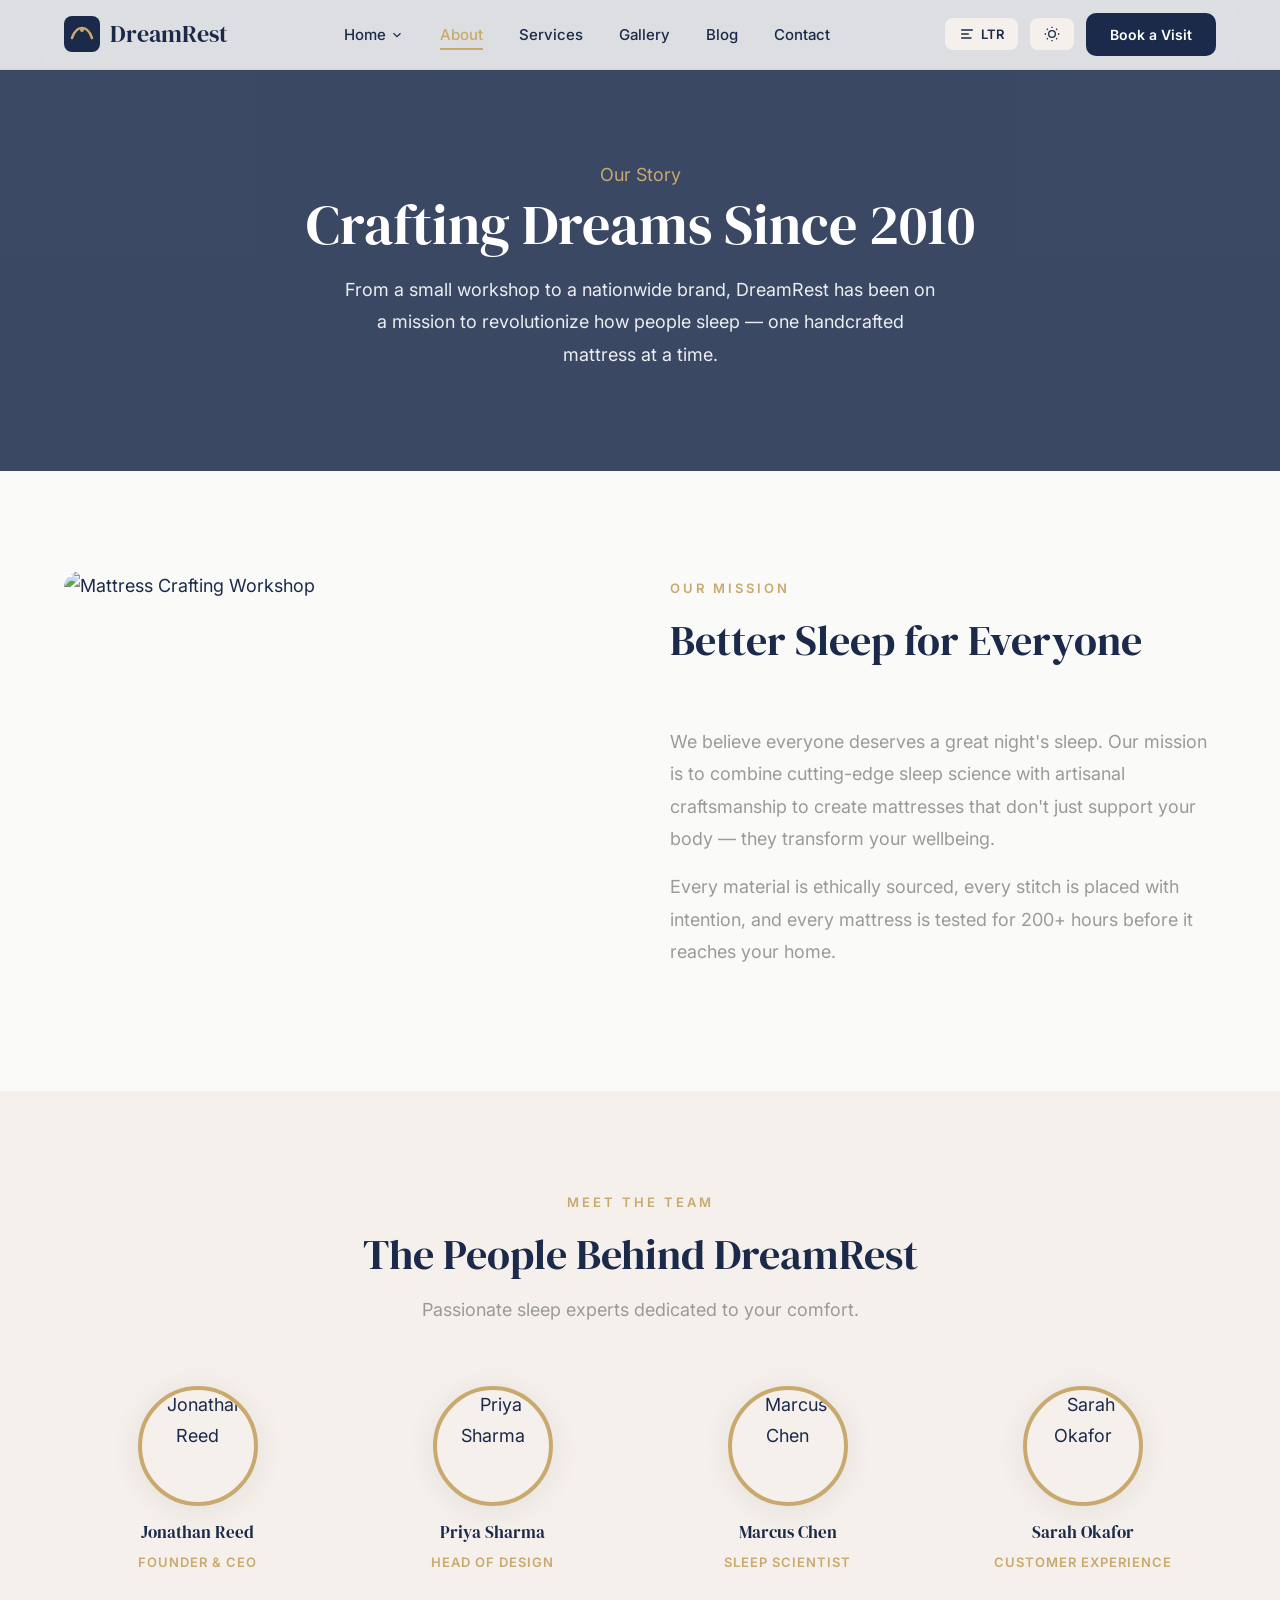
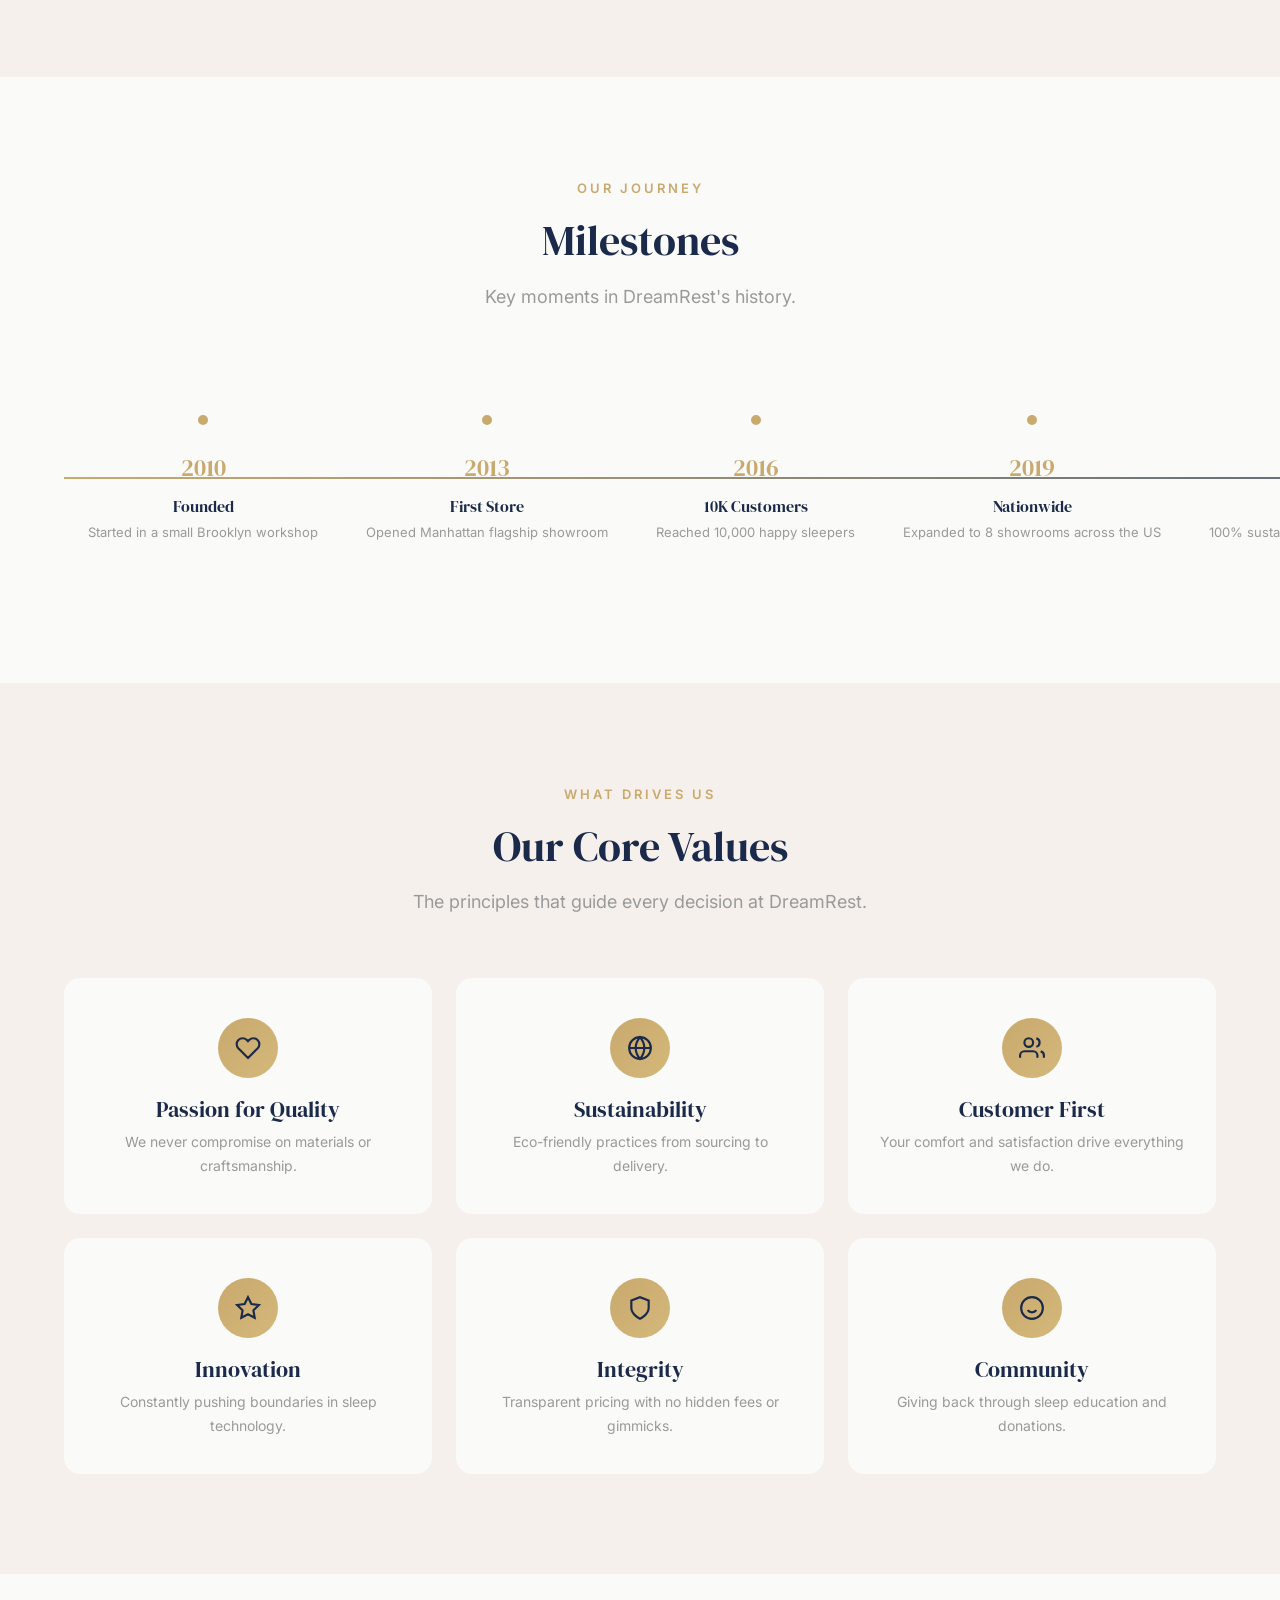
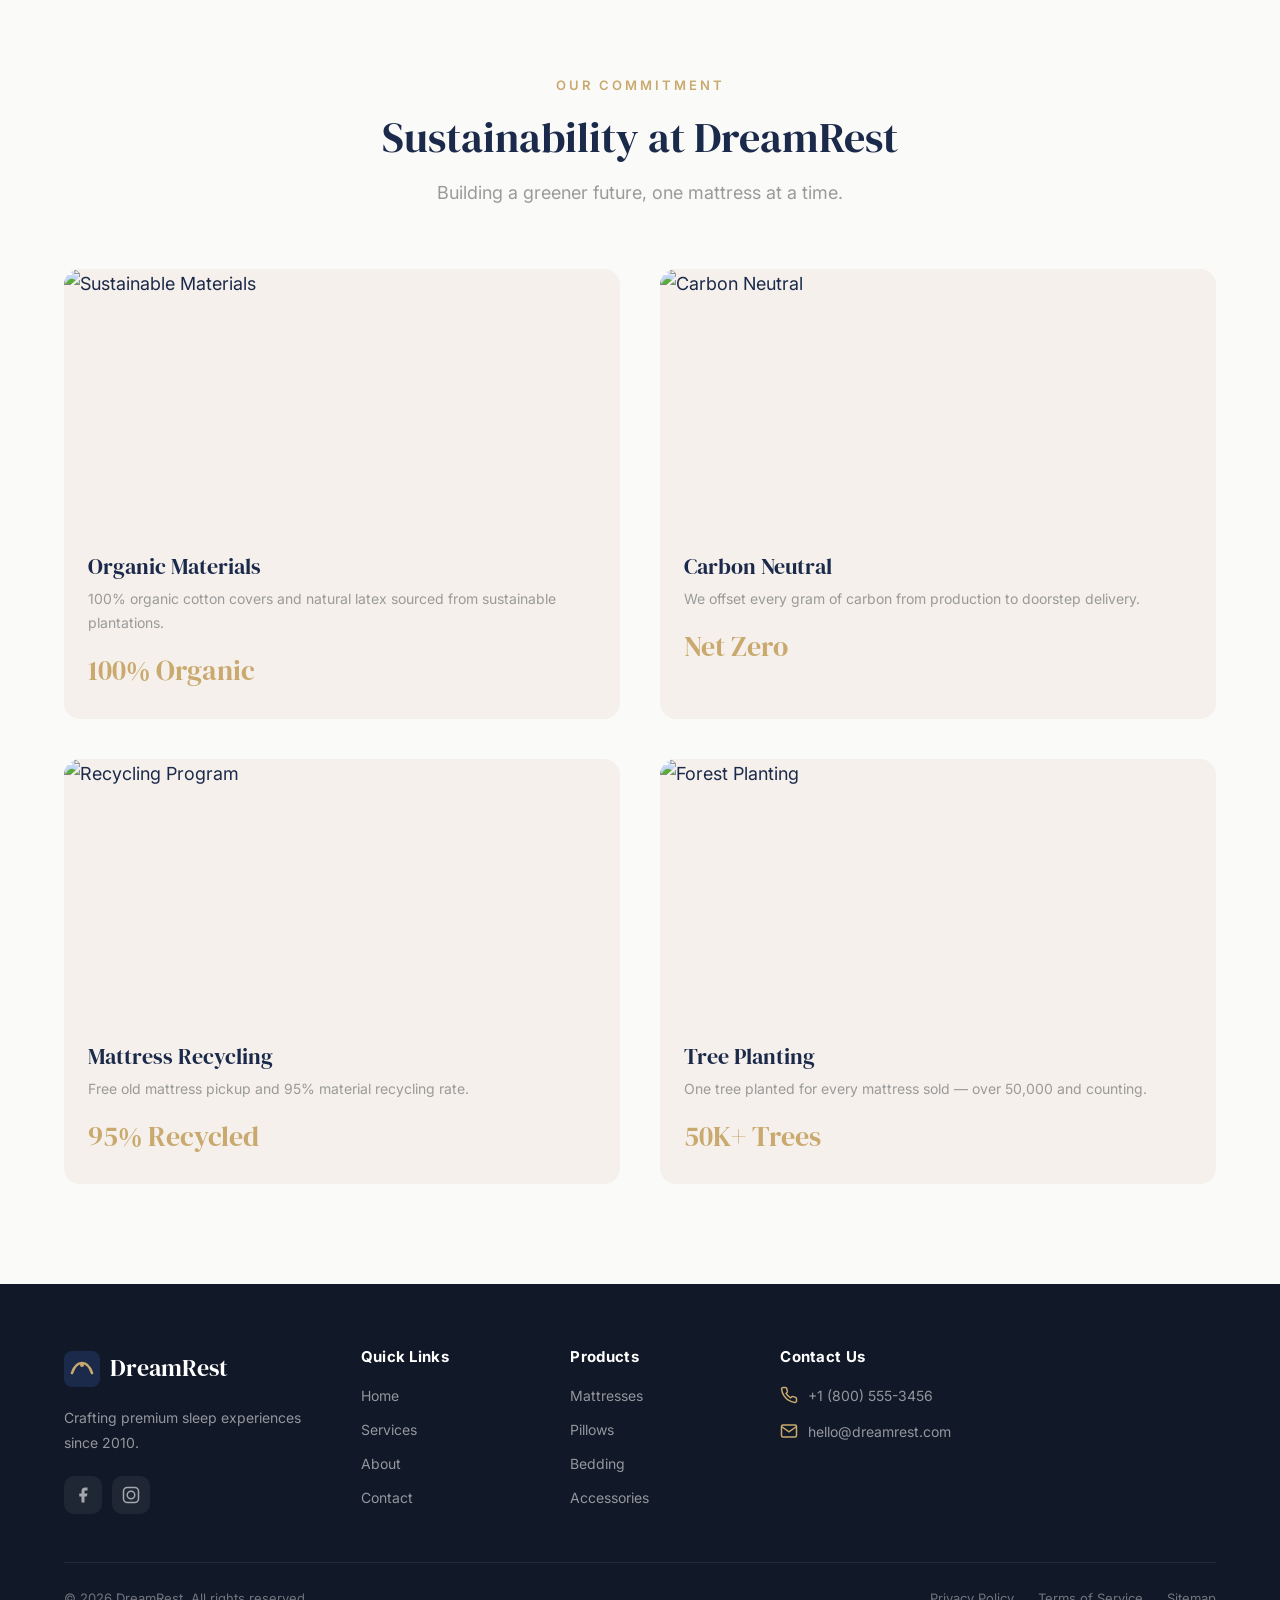
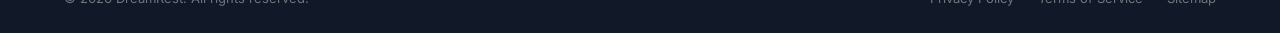
==== commit 081a0b03: "Finalize multi-page mattress website with hero images, fixed section layouts, and responsive navbar" ====
--- a/about.html
+++ b/about.html
@@ -3,7 +3,7 @@
 <head>
 <meta charset="UTF-8">
 <meta name="viewport" content="width=device-width,initial-scale=1.0">
-<meta name="description" content="DreamRest - Premium handcrafted mattresses for luxurious comfort.">
+<meta name="description" content="Learn about DreamRest - our story, mission, team, and commitment to premium sleep.">
 <title>About Us - DreamRest</title>
 <link rel="icon" type="image/svg+xml" href="data:image/svg+xml,%3Csvg xmlns='http://www.w3.org/2000/svg' viewBox='0 0 36 36'%3E%3Crect rx='8' width='36' height='36' fill='%231B2A4A'/%3E%3Cpath d='M8 22c2-6 5-10 10-10s8 4 10 10' stroke='%23C9A96E' stroke-width='2.5' fill='none' stroke-linecap='round'/%3E%3C/svg%3E">
 <link rel="stylesheet" href="css/variables.css">
@@ -12,6 +12,8 @@
 <link rel="stylesheet" href="css/sections.css">
 <link rel="stylesheet" href="css/footer.css">
 <link rel="stylesheet" href="css/animations.css">
+<link rel="stylesheet" href="css/page-sections.css">
+<link rel="stylesheet" href="css/page-sections2.css">
 </head>
 <body>
 <!-- Navbar -->
@@ -27,6 +29,8 @@
 <ul class="dropdown-menu"><li><a href="index.html">Home 1</a></li><li><a href="home2.html">Home 2</a></li></ul></li>
 <li><a href="about.html" class="active">About</a></li>
 <li><a href="services.html">Services</a></li>
+<li><a href="gallery.html">Gallery</a></li>
+<li><a href="blog.html">Blog</a></li>
 <li><a href="contact.html">Contact</a></li>
 </ul>
 <div class="mobile-toggles">
@@ -44,55 +48,82 @@
 </div>
 </nav>
 
-<!-- Section 3: Why Choose Us - Offset Cards -->
-<section class="why-us" id="about" aria-label="Why Choose Us" style="padding-top: calc(var(--nav-h) + 60px);">
+<!-- Section 13: About Hero Banner -->
+<section class="about-hero" id="about-hero" aria-label="About Us" style="background: url('https://images.unsplash.com/photo-1505693416388-ac5ce068fe85?w=1600&q=80') center/cover no-repeat; position: relative;">
+<div style="position:absolute;top:0;left:0;width:100%;height:100%;background:rgba(27,42,74,0.85);z-index:1;"></div>
+<div class="container reveal" style="position:relative;z-index:2;">
+<span class="label" style="color:var(--gold)">Our Story</span>
+<h1 style="color:#fff">Crafting Dreams Since 2010</h1>
+<p style="color:rgba(255,255,255,0.9)">From a small workshop to a nationwide brand, DreamRest has been on a mission to revolutionize how people sleep — one handcrafted mattress at a time.</p>
+</div>
+</section>
+
+<!-- Section 14: Our Mission - Split Diagonal -->
+<section class="split-diag" id="mission" aria-label="Our Mission">
 <div class="container">
-<div class="section-header reveal"><span class="label">Why DreamRest</span><h2>Why Choose Us</h2><p>We combine premium materials with expert craftsmanship to deliver the perfect night's sleep.</p></div>
-<div class="why-grid stagger-children">
-<div class="why-card reveal"><span class="why-number">01</span><div class="why-icon"><svg viewBox="0 0 24 24" fill="none" stroke="currentColor" stroke-width="2"><path d="M20.84 4.61a5.5 5.5 0 00-7.78 0L12 5.67l-1.06-1.06a5.5 5.5 0 00-7.78 7.78l1.06 1.06L12 21.23l7.78-7.78 1.06-1.06a5.5 5.5 0 000-7.78z"/></svg></div><h4>100-Night Trial</h4><p>Sleep on it for 100 nights. If you are not completely in love, we will pick it up and refund every penny.</p></div>
-<div class="why-card reveal"><span class="why-number">02</span><div class="why-icon"><svg viewBox="0 0 24 24" fill="none" stroke="currentColor" stroke-width="2"><rect x="1" y="3" width="15" height="13"/><polygon points="16 8 20 8 23 11 23 16 16 16 16 8"/><circle cx="5.5" cy="18.5" r="2.5"/><circle cx="18.5" cy="18.5" r="2.5"/></svg></div><h4>Free Delivery</h4><p>Complimentary white-glove delivery and setup. We handle everything so you can focus on resting.</p></div>
-<div class="why-card reveal"><span class="why-number">03</span><div class="why-icon"><svg viewBox="0 0 24 24" fill="none" stroke="currentColor" stroke-width="2"><path d="M12 22s8-4 8-10V5l-8-3-8 3v7c0 6 8 10 8 10z"/></svg></div><h4>Premium Materials</h4><p>CertiPUR-US certified foams, organic cotton covers, and sustainably sourced natural latex.</p></div>
-<div class="why-card reveal"><span class="why-number">04</span><div class="why-icon"><svg viewBox="0 0 24 24" fill="none" stroke="currentColor" stroke-width="2"><path d="M22 11.08V12a10 10 0 11-5.93-9.14"/><polyline points="22 4 12 14.01 9 11.01"/></svg></div><h4>15-Year Warranty</h4><p>Industry-leading warranty coverage because we stand behind every mattress we craft.</p></div>
-<div class="why-card reveal"><span class="why-number">05</span><div class="why-icon"><svg viewBox="0 0 24 24" fill="none" stroke="currentColor" stroke-width="2"><path d="M17 21v-2a4 4 0 00-4-4H5a4 4 0 00-4 4v2"/><circle cx="9" cy="7" r="4"/><path d="M23 21v-2a4 4 0 00-3-3.87"/><path d="M16 3.13a4 4 0 010 7.75"/></svg></div><h4>Expert Consultation</h4><p>Our sleep specialists help you find the perfect mattress for your body type and sleep style.</p></div>
+<div class="split-diag-wrap">
+<div class="split-diag-img reveal-left"><img src="https://images.unsplash.com/photo-1584100936595-c0654b55a2e2?w=600&q=80" alt="Mattress Crafting Workshop" loading="lazy"></div>
+<div class="split-diag-text reveal-right">
+<div class="section-header" style="text-align:left"><span class="label">Our Mission</span><h2>Better Sleep for Everyone</h2></div>
+<p>We believe everyone deserves a great night's sleep. Our mission is to combine cutting-edge sleep science with artisanal craftsmanship to create mattresses that don't just support your body — they transform your wellbeing.</p>
+<p>Every material is ethically sourced, every stitch is placed with intention, and every mattress is tested for 200+ hours before it reaches your home.</p>
+</div>
 </div>
 </div>
 </section>
 
-<!-- Section 5: Testimonials - Masonry Grid -->
-<section class="testimonials" id="testimonials" aria-label="Customer Testimonials">
+<!-- Section 15: Team Members - Profile Grid -->
+<section class="team-section" id="team" aria-label="Our Team">
 <div class="container">
-<div class="section-header reveal"><span class="label">Customer Stories</span><h2>What Our Sleepers Say</h2><p>Real experiences from customers who transformed their sleep with DreamRest.</p></div>
-<div class="testimonial-grid stagger-children">
-<div class="testimonial-card reveal">
-<div class="testimonial-stars"><svg viewBox="0 0 24 24"><path d="M12 2l3.09 6.26L22 9.27l-5 4.87L18.18 22 12 18.27 5.82 22 7 14.14l-5-4.87 6.91-1.01L12 2z"/></svg><svg viewBox="0 0 24 24"><path d="M12 2l3.09 6.26L22 9.27l-5 4.87L18.18 22 12 18.27 5.82 22 7 14.14l-5-4.87 6.91-1.01L12 2z"/></svg><svg viewBox="0 0 24 24"><path d="M12 2l3.09 6.26L22 9.27l-5 4.87L18.18 22 12 18.27 5.82 22 7 14.14l-5-4.87 6.91-1.01L12 2z"/></svg><svg viewBox="0 0 24 24"><path d="M12 2l3.09 6.26L22 9.27l-5 4.87L18.18 22 12 18.27 5.82 22 7 14.14l-5-4.87 6.91-1.01L12 2z"/></svg><svg viewBox="0 0 24 24"><path d="M12 2l3.09 6.26L22 9.27l-5 4.87L18.18 22 12 18.27 5.82 22 7 14.14l-5-4.87 6.91-1.01L12 2z"/></svg></div>
-<blockquote>Best mattress I have ever owned. The memory foam contours perfectly to my body. My back pain is completely gone after just two weeks of sleeping on it.</blockquote>
-<div class="testimonial-author"><div class="testimonial-avatar">SM</div><div><div class="name">Sarah Mitchell</div><div class="role">Memory Foam - Queen</div></div></div>
+<div class="section-header reveal"><span class="label">Meet the Team</span><h2>The People Behind DreamRest</h2><p>Passionate sleep experts dedicated to your comfort.</p></div>
+<div class="team-grid stagger-children">
+<div class="team-card reveal"><div class="team-avatar"><img src="https://images.unsplash.com/photo-1560250097-0b93528c311a?w=300&q=80" alt="Jonathan Reed" loading="lazy"></div><h4>Jonathan Reed</h4><span class="team-role">Founder & CEO</span></div>
+<div class="team-card reveal"><div class="team-avatar"><img src="https://images.unsplash.com/photo-1573496359142-b8d87734a5a2?w=300&q=80" alt="Priya Sharma" loading="lazy"></div><h4>Priya Sharma</h4><span class="team-role">Head of Design</span></div>
+<div class="team-card reveal"><div class="team-avatar"><img src="https://images.unsplash.com/photo-1472099645785-5658abf4ff4e?w=300&q=80" alt="Marcus Chen" loading="lazy"></div><h4>Marcus Chen</h4><span class="team-role">Sleep Scientist</span></div>
+<div class="team-card reveal"><div class="team-avatar"><img src="https://images.unsplash.com/photo-1580489944761-15a19d654956?w=300&q=80" alt="Sarah Okafor" loading="lazy"></div><h4>Sarah Okafor</h4><span class="team-role">Customer Experience</span></div>
 </div>
-<div class="testimonial-card reveal">
-<div class="testimonial-stars"><svg viewBox="0 0 24 24"><path d="M12 2l3.09 6.26L22 9.27l-5 4.87L18.18 22 12 18.27 5.82 22 7 14.14l-5-4.87 6.91-1.01L12 2z"/></svg><svg viewBox="0 0 24 24"><path d="M12 2l3.09 6.26L22 9.27l-5 4.87L18.18 22 12 18.27 5.82 22 7 14.14l-5-4.87 6.91-1.01L12 2z"/></svg><svg viewBox="0 0 24 24"><path d="M12 2l3.09 6.26L22 9.27l-5 4.87L18.18 22 12 18.27 5.82 22 7 14.14l-5-4.87 6.91-1.01L12 2z"/></svg><svg viewBox="0 0 24 24"><path d="M12 2l3.09 6.26L22 9.27l-5 4.87L18.18 22 12 18.27 5.82 22 7 14.14l-5-4.87 6.91-1.01L12 2z"/></svg><svg viewBox="0 0 24 24"><path d="M12 2l3.09 6.26L22 9.27l-5 4.87L18.18 22 12 18.27 5.82 22 7 14.14l-5-4.87 6.91-1.01L12 2z"/></svg></div>
-<blockquote>The delivery was seamless and the setup team was incredibly professional. This hybrid mattress gives me the perfect balance of support and softness. Worth every penny!</blockquote>
-<div class="testimonial-author"><div class="testimonial-avatar">JR</div><div><div class="name">James Rodriguez</div><div class="role">Hybrid - King</div></div></div>
 </div>
-<div class="testimonial-card reveal">
-<div class="testimonial-stars"><svg viewBox="0 0 24 24"><path d="M12 2l3.09 6.26L22 9.27l-5 4.87L18.18 22 12 18.27 5.82 22 7 14.14l-5-4.87 6.91-1.01L12 2z"/></svg><svg viewBox="0 0 24 24"><path d="M12 2l3.09 6.26L22 9.27l-5 4.87L18.18 22 12 18.27 5.82 22 7 14.14l-5-4.87 6.91-1.01L12 2z"/></svg><svg viewBox="0 0 24 24"><path d="M12 2l3.09 6.26L22 9.27l-5 4.87L18.18 22 12 18.27 5.82 22 7 14.14l-5-4.87 6.91-1.01L12 2z"/></svg><svg viewBox="0 0 24 24"><path d="M12 2l3.09 6.26L22 9.27l-5 4.87L18.18 22 12 18.27 5.82 22 7 14.14l-5-4.87 6.91-1.01L12 2z"/></svg><svg viewBox="0 0 24 24"><path d="M12 2l3.09 6.26L22 9.27l-5 4.87L18.18 22 12 18.27 5.82 22 7 14.14l-5-4.87 6.91-1.01L12 2z"/></svg></div>
-<blockquote>As someone with chronic back issues, the orthopedic mattress has been life-changing.</blockquote>
-<div class="testimonial-author"><div class="testimonial-avatar">EP</div><div><div class="name">Emily Parker</div><div class="role">Orthopedic - Queen</div></div></div>
+</section>
+
+<!-- Section 16: Company Timeline - Horizontal -->
+<section class="h-timeline" id="timeline" aria-label="Our Journey">
+<div class="container">
+<div class="section-header reveal"><span class="label">Our Journey</span><h2>Milestones</h2><p>Key moments in DreamRest's history.</p></div>
+<div class="h-tl-track stagger-children">
+<div class="h-tl-item reveal"><div class="h-tl-dot"></div><div class="h-tl-year">2010</div><h4>Founded</h4><p>Started in a small Brooklyn workshop</p></div>
+<div class="h-tl-item reveal"><div class="h-tl-dot"></div><div class="h-tl-year">2013</div><h4>First Store</h4><p>Opened Manhattan flagship showroom</p></div>
+<div class="h-tl-item reveal"><div class="h-tl-dot"></div><div class="h-tl-year">2016</div><h4>10K Customers</h4><p>Reached 10,000 happy sleepers</p></div>
+<div class="h-tl-item reveal"><div class="h-tl-dot"></div><div class="h-tl-year">2019</div><h4>Nationwide</h4><p>Expanded to 8 showrooms across the US</p></div>
+<div class="h-tl-item reveal"><div class="h-tl-dot"></div><div class="h-tl-year">2022</div><h4>Eco Certified</h4><p>100% sustainable materials commitment</p></div>
+<div class="h-tl-item reveal"><div class="h-tl-dot"></div><div class="h-tl-year">2026</div><h4>50K+ Sleepers</h4><p>Serving over 50,000 customers nationwide</p></div>
 </div>
-<div class="testimonial-card reveal">
-<div class="testimonial-stars"><svg viewBox="0 0 24 24"><path d="M12 2l3.09 6.26L22 9.27l-5 4.87L18.18 22 12 18.27 5.82 22 7 14.14l-5-4.87 6.91-1.01L12 2z"/></svg><svg viewBox="0 0 24 24"><path d="M12 2l3.09 6.26L22 9.27l-5 4.87L18.18 22 12 18.27 5.82 22 7 14.14l-5-4.87 6.91-1.01L12 2z"/></svg><svg viewBox="0 0 24 24"><path d="M12 2l3.09 6.26L22 9.27l-5 4.87L18.18 22 12 18.27 5.82 22 7 14.14l-5-4.87 6.91-1.01L12 2z"/></svg><svg viewBox="0 0 24 24"><path d="M12 2l3.09 6.26L22 9.27l-5 4.87L18.18 22 12 18.27 5.82 22 7 14.14l-5-4.87 6.91-1.01L12 2z"/></svg><svg viewBox="0 0 24 24"><path d="M12 2l3.09 6.26L22 9.27l-5 4.87L18.18 22 12 18.27 5.82 22 7 14.14l-5-4.87 6.91-1.01L12 2z"/></svg></div>
-<blockquote>We bought the latex king for our master bedroom. The natural materials and breathability make such a difference in hot summers. We also got the pillows and comforter set. Everything feels cohesive and luxurious.</blockquote>
-<div class="testimonial-author"><div class="testimonial-avatar">DK</div><div><div class="name">David Kim</div><div class="role">Latex - King</div></div></div>
 </div>
-<div class="testimonial-card reveal">
-<div class="testimonial-stars"><svg viewBox="0 0 24 24"><path d="M12 2l3.09 6.26L22 9.27l-5 4.87L18.18 22 12 18.27 5.82 22 7 14.14l-5-4.87 6.91-1.01L12 2z"/></svg><svg viewBox="0 0 24 24"><path d="M12 2l3.09 6.26L22 9.27l-5 4.87L18.18 22 12 18.27 5.82 22 7 14.14l-5-4.87 6.91-1.01L12 2z"/></svg><svg viewBox="0 0 24 24"><path d="M12 2l3.09 6.26L22 9.27l-5 4.87L18.18 22 12 18.27 5.82 22 7 14.14l-5-4.87 6.91-1.01L12 2z"/></svg><svg viewBox="0 0 24 24"><path d="M12 2l3.09 6.26L22 9.27l-5 4.87L18.18 22 12 18.27 5.82 22 7 14.14l-5-4.87 6.91-1.01L12 2z"/></svg><svg viewBox="0 0 24 24"><path d="M12 2l3.09 6.26L22 9.27l-5 4.87L18.18 22 12 18.27 5.82 22 7 14.14l-5-4.87 6.91-1.01L12 2z"/></svg></div>
-<blockquote>The 100-night trial sold me. But honestly, I knew within the first night this was the one. Amazing quality at a fair price.</blockquote>
-<div class="testimonial-author"><div class="testimonial-avatar">LW</div><div><div class="name">Lisa Wang</div><div class="role">Memory Foam - Double</div></div></div>
+</section>
+
+<!-- Section 17: Core Values - Value Grid -->
+<section class="values-section" id="values" aria-label="Core Values">
+<div class="container">
+<div class="section-header reveal"><span class="label">What Drives Us</span><h2>Our Core Values</h2><p>The principles that guide every decision at DreamRest.</p></div>
+<div class="values-grid stagger-children">
+<div class="val-card reveal"><div class="val-icon"><svg viewBox="0 0 24 24" fill="none" stroke="currentColor" stroke-width="2"><path d="M20.84 4.61a5.5 5.5 0 00-7.78 0L12 5.67l-1.06-1.06a5.5 5.5 0 00-7.78 7.78l1.06 1.06L12 21.23l7.78-7.78 1.06-1.06a5.5 5.5 0 000-7.78z"/></svg></div><h4>Passion for Quality</h4><p>We never compromise on materials or craftsmanship.</p></div>
+<div class="val-card reveal"><div class="val-icon"><svg viewBox="0 0 24 24" fill="none" stroke="currentColor" stroke-width="2"><circle cx="12" cy="12" r="10"/><path d="M2 12h20M12 2a15.3 15.3 0 014 10 15.3 15.3 0 01-4 10 15.3 15.3 0 01-4-10 15.3 15.3 0 014-10z"/></svg></div><h4>Sustainability</h4><p>Eco-friendly practices from sourcing to delivery.</p></div>
+<div class="val-card reveal"><div class="val-icon"><svg viewBox="0 0 24 24" fill="none" stroke="currentColor" stroke-width="2"><path d="M17 21v-2a4 4 0 00-4-4H5a4 4 0 00-4 4v2"/><circle cx="9" cy="7" r="4"/><path d="M23 21v-2a4 4 0 00-3-3.87"/><path d="M16 3.13a4 4 0 010 7.75"/></svg></div><h4>Customer First</h4><p>Your comfort and satisfaction drive everything we do.</p></div>
+<div class="val-card reveal"><div class="val-icon"><svg viewBox="0 0 24 24" fill="none" stroke="currentColor" stroke-width="2"><polygon points="12 2 15.09 8.26 22 9.27 17 14.14 18.18 21.02 12 17.77 5.82 21.02 7 14.14 2 9.27 8.91 8.26 12 2"/></svg></div><h4>Innovation</h4><p>Constantly pushing boundaries in sleep technology.</p></div>
+<div class="val-card reveal"><div class="val-icon"><svg viewBox="0 0 24 24" fill="none" stroke="currentColor" stroke-width="2"><path d="M12 22s8-4 8-10V5l-8-3-8 3v7c0 6 8 10 8 10z"/></svg></div><h4>Integrity</h4><p>Transparent pricing with no hidden fees or gimmicks.</p></div>
+<div class="val-card reveal"><div class="val-icon"><svg viewBox="0 0 24 24" fill="none" stroke="currentColor" stroke-width="2"><circle cx="12" cy="12" r="10"/><path d="M8 14s1.5 2 4 2 4-2 4-2"/><line x1="9" y1="9" x2="9.01" y2="9"/><line x1="15" y1="9" x2="15.01" y2="9"/></svg></div><h4>Community</h4><p>Giving back through sleep education and donations.</p></div>
 </div>
-<div class="testimonial-card reveal">
-<div class="testimonial-stars"><svg viewBox="0 0 24 24"><path d="M12 2l3.09 6.26L22 9.27l-5 4.87L18.18 22 12 18.27 5.82 22 7 14.14l-5-4.87 6.91-1.01L12 2z"/></svg><svg viewBox="0 0 24 24"><path d="M12 2l3.09 6.26L22 9.27l-5 4.87L18.18 22 12 18.27 5.82 22 7 14.14l-5-4.87 6.91-1.01L12 2z"/></svg><svg viewBox="0 0 24 24"><path d="M12 2l3.09 6.26L22 9.27l-5 4.87L18.18 22 12 18.27 5.82 22 7 14.14l-5-4.87 6.91-1.01L12 2z"/></svg><svg viewBox="0 0 24 24"><path d="M12 2l3.09 6.26L22 9.27l-5 4.87L18.18 22 12 18.27 5.82 22 7 14.14l-5-4.87 6.91-1.01L12 2z"/></svg><svg viewBox="0 0 24 24"><path d="M12 2l3.09 6.26L22 9.27l-5 4.87L18.18 22 12 18.27 5.82 22 7 14.14l-5-4.87 6.91-1.01L12 2z"/></svg></div>
-<blockquote>Outstanding customer service and the sleep consultation helped us pick the perfect firmness. Highly recommended for anyone serious about their sleep health.</blockquote>
-<div class="testimonial-author"><div class="testimonial-avatar">MA</div><div><div class="name">Michael Adams</div><div class="role">Hybrid - Queen</div></div></div>
 </div>
+</section>
+
+<!-- Section 18: Sustainability -->
+<section class="sustain-section" id="sustainability" aria-label="Sustainability">
+<div class="container">
+<div class="section-header reveal"><span class="label">Our Commitment</span><h2>Sustainability at DreamRest</h2><p>Building a greener future, one mattress at a time.</p></div>
+<div class="sustain-grid stagger-children">
+<div class="sustain-card reveal"><img src="https://images.unsplash.com/photo-1618221118493-9cfa1a1c00da?w=500&q=80" alt="Sustainable Materials" loading="lazy"><div class="sustain-card-body"><h4>Organic Materials</h4><p>100% organic cotton covers and natural latex sourced from sustainable plantations.</p><div class="sustain-stat">100% Organic</div></div></div>
+<div class="sustain-card reveal"><img src="https://images.unsplash.com/photo-1464822759023-fed622ff2c3b?w=500&q=80" alt="Carbon Neutral" loading="lazy"><div class="sustain-card-body"><h4>Carbon Neutral</h4><p>We offset every gram of carbon from production to doorstep delivery.</p><div class="sustain-stat">Net Zero</div></div></div>
+<div class="sustain-card reveal"><img src="https://images.unsplash.com/photo-1542601906990-b4d3fb778b09?w=500&q=80" alt="Recycling Program" loading="lazy"><div class="sustain-card-body"><h4>Mattress Recycling</h4><p>Free old mattress pickup and 95% material recycling rate.</p><div class="sustain-stat">95% Recycled</div></div></div>
+<div class="sustain-card reveal"><img src="https://images.unsplash.com/photo-1497436072909-60f360e1d4b1?w=500&q=80" alt="Forest Planting" loading="lazy"><div class="sustain-card-body"><h4>Tree Planting</h4><p>One tree planted for every mattress sold — over 50,000 and counting.</p><div class="sustain-stat">50K+ Trees</div></div></div>
 </div>
 </div>
 </section>
@@ -103,39 +134,15 @@
 <div class="footer-grid">
 <div class="footer-brand">
 <a href="index.html" class="nav-logo"><svg viewBox="0 0 36 36" fill="none"><rect rx="8" width="36" height="36" fill="#1B2A4A"/><path d="M8 22c2-6 5-10 10-10s8 4 10 10" stroke="#C9A96E" stroke-width="2.5" fill="none" stroke-linecap="round"/><circle cx="18" cy="14" r="2" fill="#C9A96E"/></svg><span>DreamRest</span></a>
-<p>Crafting premium sleep experiences since 2010. We combine innovative materials with timeless design to create mattresses that transform the way you sleep.</p>
+<p>Crafting premium sleep experiences since 2010.</p>
 <div class="social-icons">
 <a href="#" class="social-icon" aria-label="Facebook"><svg viewBox="0 0 24 24" fill="currentColor"><path d="M18 2h-3a5 5 0 00-5 5v3H7v4h3v8h4v-8h3l1-4h-4V7a1 1 0 011-1h3z"/></svg></a>
-<a href="#" class="social-icon" aria-label="Instagram"><svg viewBox="0 0 24 24" fill="none" stroke="currentColor" stroke-width="2"><rect x="2" y="2" width="20" height="20" rx="5"/><circle cx="12" cy="12" r="5"/><circle cx="17.5" cy="6.5" r="1.5" fill="currentColor" stroke="none"/></svg></a>
-<a href="#" class="social-icon" aria-label="Pinterest"><svg viewBox="0 0 24 24" fill="currentColor"><path d="M12 0C5.37 0 0 5.37 0 12c0 5.08 3.15 9.42 7.6 11.18-.1-.94-.2-2.38.04-3.41.22-.93 1.4-5.93 1.4-5.93s-.36-.71-.36-1.77c0-1.66.96-2.9 2.16-2.9 1.02 0 1.51.77 1.51 1.68 0 1.03-.65 2.56-.99 3.98-.28 1.19.6 2.16 1.77 2.16 2.13 0 3.77-2.25 3.77-5.49 0-2.87-2.06-4.88-5.01-4.88-3.41 0-5.42 2.56-5.42 5.21 0 1.03.4 2.14.9 2.74.1.12.11.22.08.34-.09.38-.3 1.19-.34 1.36-.05.22-.18.27-.41.16-1.54-.72-2.5-2.97-2.5-4.78 0-3.89 2.83-7.46 8.15-7.46 4.28 0 7.6 3.05 7.6 7.12 0 4.25-2.68 7.67-6.4 7.67-1.25 0-2.43-.65-2.83-1.42l-.77 2.94c-.28 1.08-1.04 2.43-1.55 3.25C9.58 23.81 10.76 24 12 24c6.63 0 12-5.37 12-12S18.63 0 12 0z"/></svg></a>
-<a href="#" class="social-icon" aria-label="LinkedIn"><svg viewBox="0 0 24 24" fill="currentColor"><path d="M16 8a6 6 0 016 6v7h-4v-7a2 2 0 00-2-2 2 2 0 00-2 2v7h-4v-7a6 6 0 016-6z"/><rect x="2" y="9" width="4" height="12"/><circle cx="4" cy="4" r="2"/></svg></a>
-<a href="#" class="social-icon" aria-label="YouTube"><svg viewBox="0 0 24 24" fill="currentColor"><path d="M22.54 6.42a2.78 2.78 0 00-1.94-2C18.88 4 12 4 12 4s-6.88 0-8.6.46a2.78 2.78 0 00-1.94 2A29 29 0 001 11.75a29 29 0 00.46 5.33A2.78 2.78 0 003.4 19.1c1.72.46 8.6.46 8.6.46s6.88 0 8.6-.46a2.78 2.78 0 001.94-2 29 29 0 00.46-5.25 29 29 0 00-.46-5.43z"/><polygon points="9.75 15.02 15.5 11.75 9.75 8.48 9.75 15.02" fill="#fff"/></svg></a>
+<a href="#" class="social-icon" aria-label="Instagram"><svg viewBox="0 0 24 24" fill="none" stroke="currentColor" stroke-width="2"><rect x="2" y="2" width="20" height="20" rx="5"/><circle cx="12" cy="12" r="5"/></svg></a>
 </div>
 </div>
-<div>
-<h4>Quick Links</h4>
-<div class="footer-links"><a href="#">Home</a><a href="#">Services</a><a href="#">About</a><a href="#">Contact</a><a href="#">Privacy Policy</a><a href="#">Terms &amp; Conditions</a></div>
-</div>
-<div>
-<h4>Products</h4>
-<div class="footer-links"><a href="#">Mattresses</a><a href="#">Pillows</a><a href="#">Bedding</a><a href="#">Accessories</a><a href="#">Bed Frames</a><a href="#">Comforters</a></div>
-</div>
-<div>
-<h4>Resources</h4>
-<div class="footer-links"><a href="#">FAQs</a><a href="#">Warranty</a><a href="#">Delivery</a><a href="#">Sleep Guide</a><a href="#">Blog</a><a href="#">Reviews</a></div>
-</div>
-<div>
-<h4>Contact Us</h4>
-<div class="footer-contact">
-<div class="footer-contact-item"><svg viewBox="0 0 24 24" fill="none" stroke="currentColor" stroke-width="2"><path d="M22 16.92v3a2 2 0 01-2.18 2 19.79 19.79 0 01-8.63-3.07 19.5 19.5 0 01-6-6 19.79 19.79 0 01-3.07-8.67A2 2 0 014.11 2h3a2 2 0 012 1.72c.12.96.36 1.9.7 2.81a2 2 0 01-.45 2.11L8.09 9.91a16 16 0 006 6l1.27-1.27a2 2 0 012.11-.45c.91.34 1.85.58 2.81.7A2 2 0 0122 16.92z"/></svg><a href="tel:+18005553456">+1 (800) 555-3456</a></div>
-<div class="footer-contact-item"><svg viewBox="0 0 24 24" fill="none" stroke="currentColor" stroke-width="2"><path d="M4 4h16c1.1 0 2 .9 2 2v12c0 1.1-.9 2-2 2H4c-1.1 0-2-.9-2-2V6c0-1.1.9-2 2-2z"/><polyline points="22 6 12 13 2 6"/></svg><a href="mailto:hello@dreamrest.com">hello@dreamrest.com</a></div>
-<div class="footer-contact-item"><svg viewBox="0 0 24 24" fill="none" stroke="currentColor" stroke-width="2"><path d="M21 10c0 7-9 13-9 13s-9-6-9-13a9 9 0 0118 0z"/><circle cx="12" cy="10" r="3"/></svg><span>123 Sleep Avenue, Suite 100<br>New York, NY 10001</span></div>
-<div class="footer-contact-item"><svg viewBox="0 0 24 24" fill="none" stroke="currentColor" stroke-width="2"><circle cx="12" cy="12" r="10"/><polyline points="12 6 12 12 16 14"/></svg><span>Mon-Sat: 10AM - 8PM<br>Sun: 11AM - 6PM</span></div>
-</div>
-<h4 style="margin-top:20px">Newsletter</h4>
-<p style="font-size:14px;color:rgba(255,255,255,0.55);margin-bottom:12px;line-height:1.7">Get sleep tips and exclusive offers delivered to your inbox.</p>
-<form class="newsletter-form" aria-label="Newsletter signup"><input type="email" placeholder="Enter your email" aria-label="Email for newsletter" required><button type="submit">Subscribe</button></form>
-</div>
+<div><h4>Quick Links</h4><div class="footer-links"><a href="index.html">Home</a><a href="services.html">Services</a><a href="about.html">About</a><a href="contact.html">Contact</a></div></div>
+<div><h4>Products</h4><div class="footer-links"><a href="#">Mattresses</a><a href="#">Pillows</a><a href="#">Bedding</a><a href="#">Accessories</a></div></div>
+<div><h4>Contact Us</h4><div class="footer-contact"><div class="footer-contact-item"><svg viewBox="0 0 24 24" fill="none" stroke="currentColor" stroke-width="2"><path d="M22 16.92v3a2 2 0 01-2.18 2 19.79 19.79 0 01-8.63-3.07 19.5 19.5 0 01-6-6 19.79 19.79 0 01-3.07-8.67A2 2 0 014.11 2h3a2 2 0 012 1.72c.12.96.36 1.9.7 2.81a2 2 0 01-.45 2.11L8.09 9.91a16 16 0 006 6l1.27-1.27a2 2 0 012.11-.45c.91.34 1.85.58 2.81.7A2 2 0 0122 16.92z"/></svg><a href="tel:+18005553456">+1 (800) 555-3456</a></div><div class="footer-contact-item"><svg viewBox="0 0 24 24" fill="none" stroke="currentColor" stroke-width="2"><path d="M4 4h16c1.1 0 2 .9 2 2v12c0 1.1-.9 2-2 2H4c-1.1 0-2-.9-2-2V6c0-1.1.9-2 2-2z"/><polyline points="22 6 12 13 2 6"/></svg><a href="mailto:hello@dreamrest.com">hello@dreamrest.com</a></div></div></div>
 </div>
 <div class="footer-bottom">
 <p>&copy; 2026 DreamRest. All rights reserved.</p>
@@ -144,29 +151,18 @@
 </div>
 </footer>
 <script>
-// Theme Toggle
 function toggleTheme(){const h=document.documentElement;const t=h.getAttribute('data-theme')==='dark'?'light':'dark';h.setAttribute('data-theme',t);localStorage.setItem('theme',t)}
 document.getElementById('themeToggle').addEventListener('click',toggleTheme);
 document.getElementById('mobileThemeToggle').addEventListener('click',toggleTheme);
 const savedTheme=localStorage.getItem('theme');if(savedTheme)document.documentElement.setAttribute('data-theme',savedTheme);
-
-// RTL/LTR Toggle
 function toggleDir(){const h=document.documentElement;const d=h.getAttribute('dir')==='rtl'?'ltr':'rtl';h.setAttribute('dir',d);document.querySelectorAll('#dirToggle span, #mobileDirToggle span').forEach(s=>s.textContent=d.toUpperCase());localStorage.setItem('dir',d)}
 document.getElementById('dirToggle').addEventListener('click',toggleDir);
 document.getElementById('mobileDirToggle').addEventListener('click',toggleDir);
 const savedDir=localStorage.getItem('dir');if(savedDir){document.documentElement.setAttribute('dir',savedDir);document.querySelectorAll('#dirToggle span, #mobileDirToggle span').forEach(s=>s.textContent=savedDir.toUpperCase())}
-
-// Hamburger
 const hamburger=document.getElementById('hamburger');const navMenu=document.querySelector('.nav-menu');
 hamburger.addEventListener('click',()=>{hamburger.classList.toggle('active');navMenu.classList.toggle('active');hamburger.setAttribute('aria-expanded',navMenu.classList.contains('active'))});
-
-// Mobile dropdown
 document.querySelectorAll('.nav-dropdown > a').forEach(a=>{a.addEventListener('click',e=>{if(window.innerWidth<=900){e.preventDefault();a.parentElement.classList.toggle('open')}})});
-
-// Close mobile menu on link click
 document.querySelectorAll('.nav-links a:not(.nav-dropdown > a)').forEach(a=>{a.addEventListener('click',()=>{if(window.innerWidth<=900){hamburger.classList.remove('active');navMenu.classList.remove('active')}})});
-
-// Scroll Reveal
 const observer=new IntersectionObserver((entries)=>{entries.forEach(e=>{if(e.isIntersecting){e.target.classList.add('visible');observer.unobserve(e.target)}})},{threshold:0.1,rootMargin:'0px 0px -50px 0px'});
 document.querySelectorAll('.reveal,.reveal-left,.reveal-right,.reveal-scale').forEach(el=>observer.observe(el));
 </script>
--- a/css/sections.css
+++ b/css/sections.css
@@ -12,7 +12,7 @@
 .hero-bg {
   position: absolute;
   inset: 0;
-  background: linear-gradient(135deg, rgba(27, 42, 74, 0.8) 0%, rgba(61, 90, 128, 0.6) 50%, rgba(42, 63, 95, 0.8) 100%), url('../images/hero_home1.png') center/cover no-repeat;
+  background: linear-gradient(135deg, rgba(27, 42, 74, 0.8) 0%, rgba(61, 90, 128, 0.6) 50%, rgba(42, 63, 95, 0.8) 100%), url('https://images.unsplash.com/photo-1540518614846-7eded433c457?w=1600&q=80') center/cover no-repeat;
   z-index: 0;
 }
 .hero-bg::after {
--- a/css/page-sections.css
+++ b/css/page-sections.css
@@ -0,0 +1,168 @@
+/* ===== PAGE SECTIONS - 42 Unique Layouts ===== */
+
+/* --- LAYOUT 1: Bento Grid (Featured Collections) --- */
+.feat-collections{padding:var(--section-pad);background:var(--soft-white)}
+.feat-bento{display:grid;grid-template-columns:repeat(4,1fr);grid-auto-rows:220px;gap:18px}
+.feat-bento .fb-item{position:relative;border-radius:var(--radius);overflow:hidden;cursor:pointer;transition:var(--transition)}
+.feat-bento .fb-item:hover{transform:translateY(-5px);box-shadow:var(--shadow-hover)}
+.feat-bento .fb-item img{width:100%;height:100%;object-fit:cover;transition:transform .6s}
+.feat-bento .fb-item:hover img{transform:scale(1.06)}
+.feat-bento .fb-item.fb-tall{grid-row:span 2}
+.feat-bento .fb-item.fb-wide{grid-column:span 2}
+.fb-cap{position:absolute;inset:0;background:linear-gradient(to top,rgba(27,42,74,.85) 0%,transparent 55%);display:flex;flex-direction:column;justify-content:flex-end;padding:24px}
+.fb-cap h3{color:#fff;font-size:22px;margin-bottom:4px}
+.fb-cap span{color:var(--gold);font-weight:700;font-size:16px}
+
+/* --- LAYOUT 2: Icon Cards Row (Why Choose Us) --- */
+.icon-cards-section{padding:var(--section-pad);background:var(--beige)}
+.icon-cards-grid{display:grid;grid-template-columns:repeat(3,1fr);gap:28px}
+.ic-card{background:var(--soft-white);border-radius:var(--radius);padding:40px 30px;text-align:center;transition:var(--transition);position:relative;overflow:hidden}
+.ic-card:hover{transform:translateY(-6px);box-shadow:var(--shadow-hover)}
+.ic-card .ic-num{position:absolute;top:12px;right:18px;font-family:var(--font-heading);font-size:52px;color:var(--beige);line-height:1}
+[data-theme="dark"] .ic-card .ic-num{color:rgba(255,255,255,.04)}
+.ic-card .ic-icon{width:64px;height:64px;border-radius:50%;background:linear-gradient(135deg,var(--navy),var(--indigo));display:flex;align-items:center;justify-content:center;margin:0 auto 20px}
+[data-theme="dark"] .ic-card .ic-icon{background:linear-gradient(135deg,var(--gold),#d4b87a)}
+.ic-card .ic-icon svg{width:28px;height:28px;color:#fff}
+[data-theme="dark"] .ic-card .ic-icon svg{color:#0F0F1A}
+.ic-card h4{margin-bottom:10px;color:var(--navy)}
+.ic-card p{color:var(--warm-gray);font-size:15px;line-height:1.7}
+
+/* --- LAYOUT 3: Product Carousel (Best Sellers) --- */
+.best-sellers{padding:var(--section-pad);background:var(--soft-white)}
+.bs-track{display:flex;gap:24px;overflow-x:auto;scroll-snap-type:x mandatory;-webkit-overflow-scrolling:touch;padding-bottom:16px;scrollbar-width:thin}
+.bs-track::-webkit-scrollbar{height:6px}
+.bs-track::-webkit-scrollbar-thumb{background:var(--gold);border-radius:3px}
+.bs-card{min-width:320px;flex-shrink:0;scroll-snap-align:start;border-radius:var(--radius);overflow:hidden;background:var(--beige);transition:var(--transition)}
+.bs-card:hover{transform:translateY(-4px);box-shadow:var(--shadow-hover)}
+.bs-card img{width:100%;height:240px;object-fit:cover}
+.bs-card-body{padding:24px}
+.bs-card-body h4{color:var(--navy);margin-bottom:6px}
+.bs-card-body .bs-price{color:var(--gold);font-family:var(--font-heading);font-size:22px;margin-bottom:6px}
+.bs-card-body p{color:var(--warm-gray);font-size:14px;line-height:1.6}
+.bs-card-body .bs-tag{display:inline-block;background:var(--gold);color:#1B2A4A;font-size:11px;font-weight:700;padding:4px 12px;border-radius:20px;margin-bottom:12px;text-transform:uppercase;letter-spacing:.5px}
+
+/* --- LAYOUT 4: Vertical Timeline (Our Process) --- */
+.process-section{padding:var(--section-pad);background:var(--beige)}
+.timeline{position:relative;max-width:900px;margin:0 auto}
+.timeline::before{content:'';position:absolute;left:50%;top:0;bottom:0;width:2px;background:linear-gradient(to bottom,var(--gold),var(--indigo));transform:translateX(-50%)}
+.tl-item{display:flex;align-items:center;gap:40px;margin-bottom:60px;position:relative}
+.tl-item:last-child{margin-bottom:0}
+.tl-item:nth-child(even){flex-direction:row-reverse}
+.tl-item .tl-img{flex:1;border-radius:var(--radius);overflow:hidden}
+.tl-item .tl-img img{width:100%;height:260px;object-fit:cover;border-radius:var(--radius);transition:transform .5s}
+.tl-item .tl-img:hover img{transform:scale(1.04)}
+.tl-item .tl-content{flex:1}
+.tl-dot{position:absolute;left:50%;transform:translateX(-50%);width:20px;height:20px;border-radius:50%;background:var(--gold);border:4px solid var(--beige);z-index:2}
+.tl-content .tl-step{font-size:12px;font-weight:700;color:var(--gold);text-transform:uppercase;letter-spacing:2px;margin-bottom:8px}
+.tl-content h4{color:var(--navy);margin-bottom:10px}
+.tl-content p{color:var(--warm-gray);font-size:15px;line-height:1.7}
+
+/* --- LAYOUT 5: Masonry Testimonials --- */
+/* (reuses existing .testimonials styles from sections.css) */
+
+/* --- LAYOUT 6: Full-Width Split CTA --- */
+.split-cta{padding:var(--section-pad);background:var(--soft-white)}
+.split-cta-wrap{display:grid;grid-template-columns:1fr 1fr;border-radius:var(--radius);overflow:hidden;box-shadow:var(--shadow-hover);min-height:420px}
+.split-cta-img{position:relative;overflow:hidden}
+.split-cta-img img{width:100%;height:100%;object-fit:cover;transition:transform .6s}
+.split-cta-img:hover img{transform:scale(1.04)}
+.split-cta-content{background:linear-gradient(135deg,#1B2A4A,#3D5A80);padding:60px 48px;display:flex;flex-direction:column;justify-content:center}
+.split-cta-content h2{color:#fff;margin-bottom:16px}
+.split-cta-content p{color:rgba(255,255,255,.7);margin-bottom:28px;line-height:1.8}
+.split-cta-content .newsletter-form{display:flex;gap:12px}
+.split-cta-content .newsletter-form input{flex:1;padding:14px 18px;border:1.5px solid rgba(255,255,255,.2);border-radius:var(--radius-sm);background:rgba(255,255,255,.08);color:#fff;font-size:15px}
+.split-cta-content .newsletter-form input::placeholder{color:rgba(255,255,255,.4)}
+.split-cta-content .newsletter-form button{padding:14px 28px;background:var(--gold);color:#1B2A4A;border:none;border-radius:var(--radius-sm);font-weight:700;cursor:pointer;transition:var(--transition)}
+.split-cta-content .newsletter-form button:hover{background:#fff}
+
+/* --- LAYOUT 7: Overlapping Cards (Home2 Product Showcase) --- */
+.overlap-showcase{padding:var(--section-pad);background:var(--soft-white)}
+.overlap-grid{display:grid;grid-template-columns:repeat(3,1fr);gap:32px}
+.ov-card{position:relative;border-radius:var(--radius);overflow:visible;transition:var(--transition)}
+.ov-card:hover{transform:translateY(-8px)}
+.ov-card-img{border-radius:var(--radius);overflow:hidden;height:320px}
+.ov-card-img img{width:100%;height:100%;object-fit:cover;transition:transform .5s}
+.ov-card:hover .ov-card-img img{transform:scale(1.05)}
+.ov-card-info{position:relative;margin:-40px 16px 0;background:var(--soft-white);border-radius:var(--radius-sm);padding:24px;box-shadow:var(--shadow);z-index:2}
+.ov-card-info h4{color:var(--navy);margin-bottom:6px}
+.ov-card-info .ov-price{color:var(--gold);font-family:var(--font-heading);font-size:20px}
+.ov-card-info p{color:var(--warm-gray);font-size:14px;margin-top:8px;line-height:1.6}
+
+/* --- LAYOUT 8: Stats Bar --- */
+.stats-bar{padding:80px 0;background:linear-gradient(135deg,#1B2A4A,#3D5A80)}
+.stats-grid{display:grid;grid-template-columns:repeat(4,1fr);gap:32px;text-align:center}
+.stat-item .stat-num{font-family:var(--font-heading);font-size:48px;color:var(--gold);display:block}
+.stat-item .stat-label{color:rgba(255,255,255,.7);font-size:15px;margin-top:6px}
+.stat-item .stat-icon{margin-bottom:12px}
+.stat-item .stat-icon svg{width:32px;height:32px;color:var(--gold)}
+
+/* --- LAYOUT 9: Tabbed Panels --- */
+.tabbed-section{padding:var(--section-pad);background:var(--beige)}
+.tab-nav{display:flex;gap:8px;justify-content:center;margin-bottom:40px;flex-wrap:wrap}
+.tab-btn{padding:12px 28px;border:2px solid rgba(27,42,74,.12);border-radius:50px;background:transparent;color:var(--navy);font-weight:600;font-size:14px;cursor:pointer;transition:var(--transition)}
+.tab-btn.active,.tab-btn:hover{background:var(--navy);color:#fff;border-color:var(--navy)}
+[data-theme="dark"] .tab-btn.active,[data-theme="dark"] .tab-btn:hover{background:var(--gold);color:#0F0F1A;border-color:var(--gold)}
+.tab-panel{display:none;animation:fadeUp .4s ease}
+.tab-panel.active{display:grid;grid-template-columns:1fr 1fr;gap:40px;align-items:center}
+.tab-panel img{width:100%;height:380px;object-fit:cover;border-radius:var(--radius)}
+.tab-panel-text h3{color:var(--navy);margin-bottom:14px}
+.tab-panel-text p{color:var(--warm-gray);line-height:1.8;margin-bottom:20px}
+.tab-panel-text ul{list-style:none;padding:0}
+.tab-panel-text ul li{padding:8px 0;color:var(--navy);font-size:15px;display:flex;align-items:center;gap:10px}
+.tab-panel-text ul li svg{width:18px;height:18px;color:var(--gold);flex-shrink:0}
+@keyframes fadeUp{from{opacity:0;transform:translateY(16px)}to{opacity:1;transform:translateY(0)}}
+
+/* --- LAYOUT 10: Feature Table --- */
+.compare-section{padding:var(--section-pad);background:var(--soft-white)}
+.compare-table{width:100%;border-collapse:separate;border-spacing:0;border-radius:var(--radius);overflow:hidden;box-shadow:var(--shadow)}
+.compare-table thead th{background:linear-gradient(135deg,#1B2A4A,#3D5A80);color:#fff;padding:20px 24px;font-size:15px;font-weight:600;text-align:center}
+.compare-table thead th:first-child{text-align:left}
+.compare-table tbody td{padding:16px 24px;border-bottom:1px solid rgba(27,42,74,.06);font-size:14px;color:var(--navy);text-align:center;background:var(--soft-white)}
+.compare-table tbody td:first-child{font-weight:600;text-align:left;color:var(--navy)}
+.compare-table tbody tr:hover td{background:var(--beige)}
+.compare-table .check{color:var(--gold);font-size:20px}
+.compare-table .featured-col{background:rgba(201,169,110,.08)!important}
+
+/* --- LAYOUT 11: Logo Wall --- */
+.press-section{padding:80px 0;background:var(--beige)}
+.press-logos{display:grid;grid-template-columns:repeat(5,1fr);gap:32px;align-items:center}
+.press-logo{display:flex;align-items:center;justify-content:center;padding:28px;background:var(--soft-white);border-radius:var(--radius-sm);transition:var(--transition);min-height:100px}
+.press-logo:hover{box-shadow:var(--shadow-hover);transform:translateY(-3px)}
+.press-logo span{font-family:var(--font-heading);font-size:22px;color:var(--navy);opacity:.6;transition:var(--transition)}
+.press-logo:hover span{opacity:1;color:var(--gold)}
+
+/* --- LAYOUT 12: Map Split CTA --- */
+.map-cta{position:relative;padding:var(--section-pad);background:linear-gradient(135deg,#1B2A4A 0%,#2a3f5f 100%);overflow:hidden}
+.map-cta-grid{display:grid;grid-template-columns:1fr 1fr;gap:60px;align-items:center;position:relative;z-index:2}
+.map-cta-content h2{color:#fff;margin-bottom:16px}
+.map-cta-content p{color:rgba(255,255,255,.7);line-height:1.8;margin-bottom:28px}
+.map-cta-visual{border-radius:var(--radius);overflow:hidden;height:380px}
+.map-cta-visual img{width:100%;height:100%;object-fit:cover;border-radius:var(--radius)}
+
+/* --- RESPONSIVE for Layouts 1-12 --- */
+@media(max-width:1024px){
+.feat-bento{grid-template-columns:repeat(2,1fr)}
+.icon-cards-grid{grid-template-columns:repeat(2,1fr)}
+.overlap-grid{grid-template-columns:repeat(2,1fr)}
+.stats-grid{grid-template-columns:repeat(2,1fr);gap:24px}
+.tab-panel.active{grid-template-columns:1fr}
+.compare-table{font-size:13px}
+.press-logos{grid-template-columns:repeat(3,1fr)}
+.map-cta-grid{grid-template-columns:1fr}
+.split-cta-wrap{grid-template-columns:1fr}
+}
+@media(max-width:768px){
+.feat-bento{grid-template-columns:1fr;grid-auto-rows:200px}
+.feat-bento .fb-item.fb-tall,.feat-bento .fb-item.fb-wide{grid-column:span 1;grid-row:span 1}
+.icon-cards-grid{grid-template-columns:1fr}
+.bs-card{min-width:280px}
+.timeline::before{left:20px}
+.tl-item,.tl-item:nth-child(even){flex-direction:column;align-items:flex-start;padding-left:50px}
+.tl-dot{left:20px}
+.overlap-grid{grid-template-columns:1fr}
+.stats-grid{grid-template-columns:1fr}
+.press-logos{grid-template-columns:repeat(2,1fr)}
+.map-cta-grid{grid-template-columns:1fr}
+.map-cta-visual{height:260px}
+.split-cta-content{padding:40px 28px}
+}
--- a/css/page-sections2.css
+++ b/css/page-sections2.css
@@ -0,0 +1,200 @@
+/* === ABOUT PAGE LAYOUTS (13-18) === */
+
+/* 13: Hero Banner with parallax text */
+.about-hero{position:relative;padding:160px 0 100px;background:linear-gradient(135deg,#1B2A4A 0%,#3D5A80 100%);text-align:center;overflow:hidden}
+.about-hero h1{color:#fff;margin-bottom:16px}
+.about-hero p{color:rgba(255,255,255,.7);max-width:600px;margin:0 auto;line-height:1.8;font-size:18px}
+.about-hero .label{color:var(--gold)}
+
+/* 14: Split Diagonal */
+.split-diag{padding:var(--section-pad);background:var(--soft-white)}
+.split-diag-wrap{display:grid;grid-template-columns:1fr 1fr;gap:60px;align-items:center}
+.split-diag-img{border-radius:var(--radius);overflow:hidden;position:relative}
+.split-diag-img img{width:100%;height:420px;object-fit:cover;border-radius:var(--radius)}
+.split-diag-text h3{color:var(--navy);margin-bottom:14px}
+.split-diag-text p{color:var(--warm-gray);line-height:1.8;margin-bottom:16px}
+
+/* 15: Profile Grid (Team) */
+.team-section{padding:var(--section-pad);background:var(--beige)}
+.team-grid{display:grid;grid-template-columns:repeat(4,1fr);gap:28px}
+.team-card{text-align:center;transition:var(--transition)}
+.team-card:hover{transform:translateY(-6px)}
+.team-card .team-avatar{width:120px;height:120px;border-radius:50%;overflow:hidden;margin:0 auto 16px;border:4px solid var(--gold);box-shadow:var(--shadow)}
+.team-card .team-avatar img{width:100%;height:100%;object-fit:cover}
+.team-card h4{color:var(--navy);margin-bottom:4px;font-size:17px}
+.team-card .team-role{color:var(--gold);font-size:13px;font-weight:600;text-transform:uppercase;letter-spacing:1px}
+
+/* 16: Horizontal Timeline */
+.h-timeline{padding:var(--section-pad);background:var(--soft-white);overflow-x:auto}
+.h-tl-track{display:flex;gap:0;min-width:max-content;position:relative;padding:40px 0}
+.h-tl-track::before{content:'';position:absolute;top:50%;left:0;right:0;height:2px;background:linear-gradient(90deg,var(--gold),var(--indigo))}
+.h-tl-item{min-width:240px;text-align:center;position:relative;padding:0 24px}
+.h-tl-dot{width:16px;height:16px;border-radius:50%;background:var(--gold);margin:0 auto 20px;position:relative;z-index:2;border:3px solid var(--soft-white)}
+.h-tl-item h4{color:var(--navy);font-size:16px;margin-bottom:6px}
+.h-tl-item .h-tl-year{color:var(--gold);font-family:var(--font-heading);font-size:24px;margin-bottom:8px}
+.h-tl-item p{color:var(--warm-gray);font-size:13px;line-height:1.6}
+
+/* 17: Hexagonal/Value Grid */
+.values-section{padding:var(--section-pad);background:var(--beige)}
+.values-grid{display:grid;grid-template-columns:repeat(3,1fr);gap:24px}
+.val-card{background:var(--soft-white);border-radius:var(--radius);padding:36px 28px;text-align:center;transition:var(--transition);border-top:4px solid transparent}
+.val-card:hover{transform:translateY(-5px);box-shadow:var(--shadow-hover);border-top-color:var(--gold)}
+.val-card .val-icon{width:60px;height:60px;border-radius:50%;background:linear-gradient(135deg,var(--gold),#d4b87a);display:flex;align-items:center;justify-content:center;margin:0 auto 18px}
+.val-card .val-icon svg{width:26px;height:26px;color:#1B2A4A}
+.val-card h4{color:var(--navy);margin-bottom:8px}
+.val-card p{color:var(--warm-gray);font-size:14px;line-height:1.7}
+
+/* 18: Before/After (Sustainability) */
+.sustain-section{padding:var(--section-pad);background:var(--soft-white)}
+.sustain-grid{display:grid;grid-template-columns:1fr 1fr;gap:40px}
+.sustain-card{border-radius:var(--radius);overflow:hidden;background:var(--beige);transition:var(--transition)}
+.sustain-card:hover{box-shadow:var(--shadow-hover)}
+.sustain-card img{width:100%;height:260px;object-fit:cover}
+.sustain-card-body{padding:24px}
+.sustain-card-body h4{color:var(--navy);margin-bottom:8px}
+.sustain-card-body p{color:var(--warm-gray);font-size:14px;line-height:1.7}
+.sustain-card-body .sustain-stat{color:var(--gold);font-family:var(--font-heading);font-size:28px;margin-top:12px}
+
+/* === SERVICES PAGE LAYOUTS (19-24) === */
+
+/* 19: Zig-Zag Editorial - reuses existing .editorial-row */
+
+/* 20: Progress Steps */
+.steps-section{padding:var(--section-pad);background:var(--beige)}
+.steps-grid{display:grid;grid-template-columns:repeat(4,1fr);gap:24px;counter-reset:step}
+.step-card{background:var(--soft-white);border-radius:var(--radius);padding:36px 24px;text-align:center;transition:var(--transition);position:relative}
+.step-card:hover{transform:translateY(-5px);box-shadow:var(--shadow-hover)}
+.step-card::before{counter-increment:step;content:counter(step,decimal-leading-zero);font-family:var(--font-heading);font-size:48px;color:var(--gold);opacity:.3;display:block;margin-bottom:12px}
+.step-card .step-icon{width:56px;height:56px;border-radius:50%;background:linear-gradient(135deg,var(--navy),var(--indigo));display:flex;align-items:center;justify-content:center;margin:0 auto 16px}
+[data-theme="dark"] .step-card .step-icon{background:linear-gradient(135deg,var(--gold),#d4b87a)}
+.step-card .step-icon svg{width:24px;height:24px;color:#fff}
+[data-theme="dark"] .step-card .step-icon svg{color:#0F0F1A}
+.step-card h4{color:var(--navy);margin-bottom:8px}
+.step-card p{color:var(--warm-gray);font-size:14px;line-height:1.6}
+.step-connector{display:none}
+
+/* 21: Accordion FAQ */
+.faq-section{padding:var(--section-pad);background:var(--soft-white)}
+.faq-list{max-width:800px;margin:0 auto}
+.faq-item{border-bottom:1px solid rgba(27,42,74,.08);overflow:hidden}
+.faq-q{padding:20px 0;cursor:pointer;display:flex;justify-content:space-between;align-items:center;font-weight:600;color:var(--navy);font-size:16px;transition:var(--transition)}
+.faq-q:hover{color:var(--gold)}
+.faq-q svg{width:20px;height:20px;transition:transform .3s;flex-shrink:0}
+.faq-item.open .faq-q svg{transform:rotate(180deg)}
+.faq-a{max-height:0;overflow:hidden;transition:max-height .4s ease;color:var(--warm-gray);font-size:15px;line-height:1.8}
+.faq-item.open .faq-a{max-height:300px;padding-bottom:20px}
+
+/* 22: Feature Spotlight */
+.spotlight-section{padding:var(--section-pad);background:var(--beige)}
+.spotlight-wrap{display:grid;grid-template-columns:1.2fr 1fr;gap:48px;align-items:center}
+.spotlight-img{position:relative;border-radius:var(--radius);overflow:hidden}
+.spotlight-img img{width:100%;height:480px;object-fit:cover;border-radius:var(--radius)}
+.spotlight-points{display:flex;flex-direction:column;gap:24px}
+.sp-point{display:flex;gap:16px;align-items:flex-start}
+.sp-point .sp-num{width:40px;height:40px;border-radius:50%;background:var(--gold);color:#1B2A4A;display:flex;align-items:center;justify-content:center;font-weight:700;font-size:14px;flex-shrink:0}
+.sp-point h4{color:var(--navy);margin-bottom:4px;font-size:16px}
+.sp-point p{color:var(--warm-gray);font-size:14px;line-height:1.6}
+
+/* 23: Pricing Cards */
+.pricing-section{padding:var(--section-pad);background:var(--soft-white)}
+.pricing-grid{display:grid;grid-template-columns:repeat(3,1fr);gap:28px}
+.price-card{background:var(--beige);border-radius:var(--radius);padding:40px 32px;text-align:center;transition:var(--transition);position:relative;overflow:hidden}
+.price-card:hover{transform:translateY(-6px);box-shadow:var(--shadow-hover)}
+.price-card.featured{background:linear-gradient(135deg,#1B2A4A,#3D5A80);color:#fff}
+.price-card.featured h3,.price-card.featured h4{color:#fff}
+.price-card.featured p,.price-card.featured li{color:rgba(255,255,255,.7)}
+.price-card .price-badge{display:inline-block;padding:4px 16px;background:var(--gold);color:#1B2A4A;border-radius:20px;font-size:12px;font-weight:700;text-transform:uppercase;margin-bottom:16px}
+.price-card h3{color:var(--navy);margin-bottom:8px}
+.price-card .price-amount{font-family:var(--font-heading);font-size:42px;color:var(--gold);margin:16px 0}
+.price-card .price-amount span{font-size:16px;color:var(--warm-gray)}
+.price-card ul{list-style:none;padding:0;margin:24px 0;text-align:left}
+.price-card ul li{padding:10px 0;border-bottom:1px solid rgba(27,42,74,.06);font-size:14px;color:var(--warm-gray);display:flex;align-items:center;gap:10px}
+.price-card.featured ul li{border-bottom-color:rgba(255,255,255,.1)}
+.price-card ul li svg{width:16px;height:16px;color:var(--gold);flex-shrink:0}
+
+/* 24: Service Areas Grid */
+.areas-section{padding:var(--section-pad);background:var(--beige)}
+.areas-grid{display:grid;grid-template-columns:repeat(3,1fr);gap:24px}
+.area-card{background:var(--soft-white);border-radius:var(--radius);overflow:hidden;transition:var(--transition)}
+.area-card:hover{transform:translateY(-4px);box-shadow:var(--shadow-hover)}
+.area-card img{width:100%;height:180px;object-fit:cover}
+.area-card-body{padding:20px}
+.area-card-body h4{color:var(--navy);margin-bottom:4px;font-size:16px}
+.area-card-body p{color:var(--warm-gray);font-size:13px;line-height:1.6}
+
+/* === CONTACT PAGE LAYOUTS (25-30) === */
+
+/* 25: Contact Method Cards */
+.contact-cards-section{padding:var(--section-pad);background:var(--soft-white)}
+.contact-cards-grid{display:grid;grid-template-columns:repeat(3,1fr);gap:28px}
+.cc-card{background:var(--beige);border-radius:var(--radius);padding:40px 28px;text-align:center;transition:var(--transition)}
+.cc-card:hover{transform:translateY(-5px);box-shadow:var(--shadow-hover)}
+.cc-card .cc-icon{width:64px;height:64px;border-radius:50%;background:linear-gradient(135deg,var(--navy),var(--indigo));display:flex;align-items:center;justify-content:center;margin:0 auto 18px}
+[data-theme="dark"] .cc-card .cc-icon{background:linear-gradient(135deg,var(--gold),#d4b87a)}
+.cc-card .cc-icon svg{width:28px;height:28px;color:#fff}
+[data-theme="dark"] .cc-card .cc-icon svg{color:#0F0F1A}
+.cc-card h4{color:var(--navy);margin-bottom:8px}
+.cc-card p{color:var(--warm-gray);font-size:14px;line-height:1.6}
+.cc-card a{color:var(--gold);font-weight:600;text-decoration:none}
+
+/* 26: Glass Form - reuses .booking styles */
+
+/* 27: Location Cards */
+.locations-section{padding:var(--section-pad);background:var(--beige)}
+.locations-grid{display:grid;grid-template-columns:repeat(2,1fr);gap:24px}
+.loc-card{display:grid;grid-template-columns:200px 1fr;border-radius:var(--radius);overflow:hidden;background:var(--soft-white);transition:var(--transition)}
+.loc-card:hover{box-shadow:var(--shadow-hover)}
+.loc-card img{width:100%;height:100%;object-fit:cover;min-height:180px}
+.loc-card-body{padding:24px}
+.loc-card-body h4{color:var(--navy);margin-bottom:6px}
+.loc-card-body p{color:var(--warm-gray);font-size:13px;line-height:1.6;margin-bottom:4px}
+.loc-card-body .loc-hours{color:var(--gold);font-size:13px;font-weight:600}
+
+/* 28: Two-Column FAQ */
+.faq2-section{padding:var(--section-pad);background:var(--soft-white)}
+.faq2-grid{display:grid;grid-template-columns:1fr 1fr;gap:40px}
+.faq2-col .faq-item{border-bottom:1px solid rgba(27,42,74,.08)}
+
+/* 29: Schedule Grid */
+.schedule-section{padding:var(--section-pad);background:var(--beige)}
+.schedule-table{width:100%;border-collapse:separate;border-spacing:0;border-radius:var(--radius);overflow:hidden;box-shadow:var(--shadow);max-width:700px;margin:0 auto}
+.schedule-table th{background:linear-gradient(135deg,#1B2A4A,#3D5A80);color:#fff;padding:16px 24px;font-size:14px;text-align:left}
+.schedule-table td{padding:14px 24px;border-bottom:1px solid rgba(27,42,74,.06);font-size:14px;color:var(--navy);background:var(--soft-white)}
+.schedule-table tr:last-child td{border-bottom:none}
+.schedule-table .open{color:var(--sage);font-weight:600}
+.schedule-table .closed{color:var(--error);font-weight:600}
+
+/* 30: Social Mosaic */
+.social-section{padding:var(--section-pad);background:var(--soft-white)}
+.social-grid{display:grid;grid-template-columns:repeat(4,1fr);gap:16px}
+.social-item{border-radius:var(--radius-sm);overflow:hidden;position:relative;cursor:pointer;aspect-ratio:1}
+.social-item img{width:100%;height:100%;object-fit:cover;transition:transform .5s}
+.social-item:hover img{transform:scale(1.08)}
+.social-item::after{content:'';position:absolute;inset:0;background:rgba(27,42,74,.3);opacity:0;transition:opacity .3s}
+.social-item:hover::after{opacity:1}
+
+/* === RESPONSIVE 13-30 === */
+@media(max-width:1024px){
+.split-diag-wrap{grid-template-columns:1fr}
+.team-grid{grid-template-columns:repeat(2,1fr)}
+.values-grid{grid-template-columns:repeat(2,1fr)}
+.sustain-grid{grid-template-columns:1fr}
+.steps-grid{grid-template-columns:repeat(2,1fr)}
+.spotlight-wrap{grid-template-columns:1fr}
+.pricing-grid{grid-template-columns:1fr}
+.areas-grid{grid-template-columns:repeat(2,1fr)}
+.contact-cards-grid{grid-template-columns:1fr}
+.locations-grid{grid-template-columns:1fr}
+.faq2-grid{grid-template-columns:1fr}
+.social-grid{grid-template-columns:repeat(3,1fr)}
+}
+@media(max-width:768px){
+.team-grid{grid-template-columns:1fr}
+.values-grid{grid-template-columns:1fr}
+.steps-grid{grid-template-columns:1fr}
+.areas-grid{grid-template-columns:1fr}
+.loc-card{grid-template-columns:1fr}
+.social-grid{grid-template-columns:repeat(2,1fr)}
+.split-diag-img img{height:280px}
+.spotlight-img img{height:300px}
+}
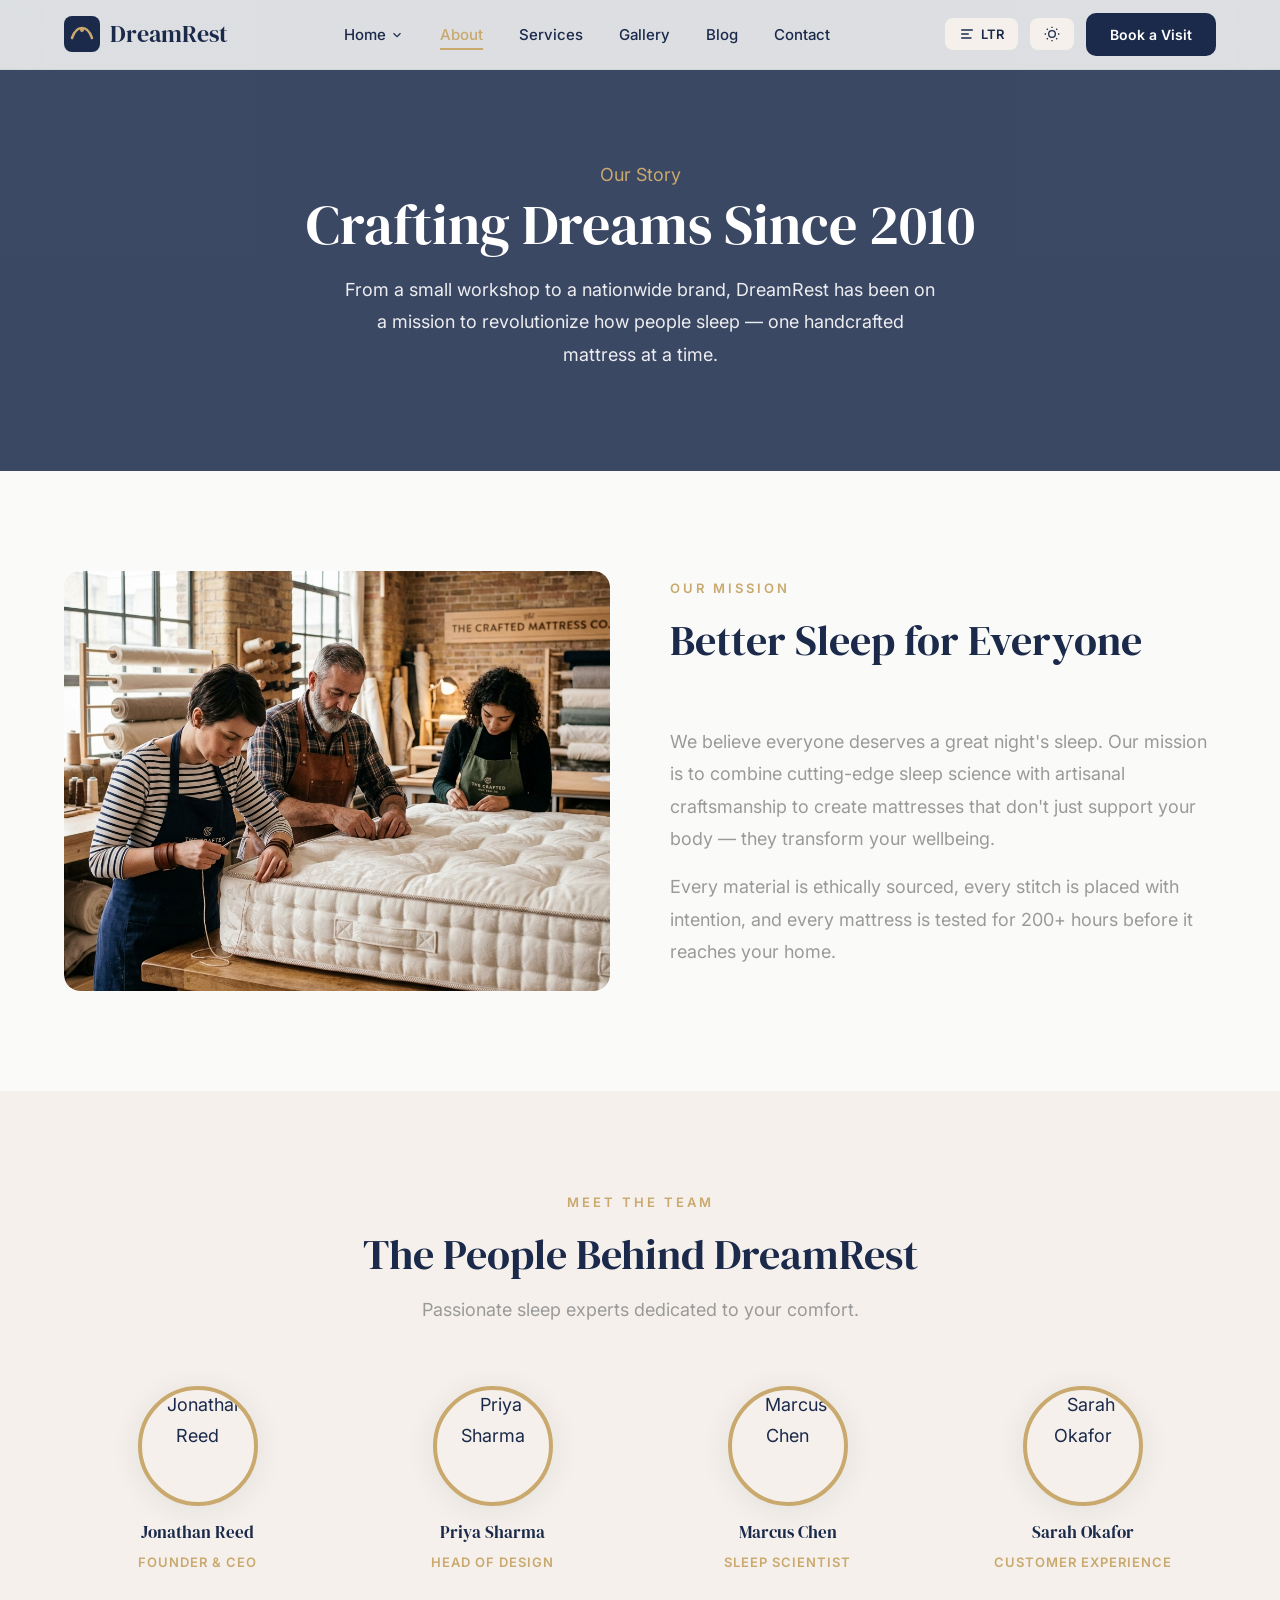
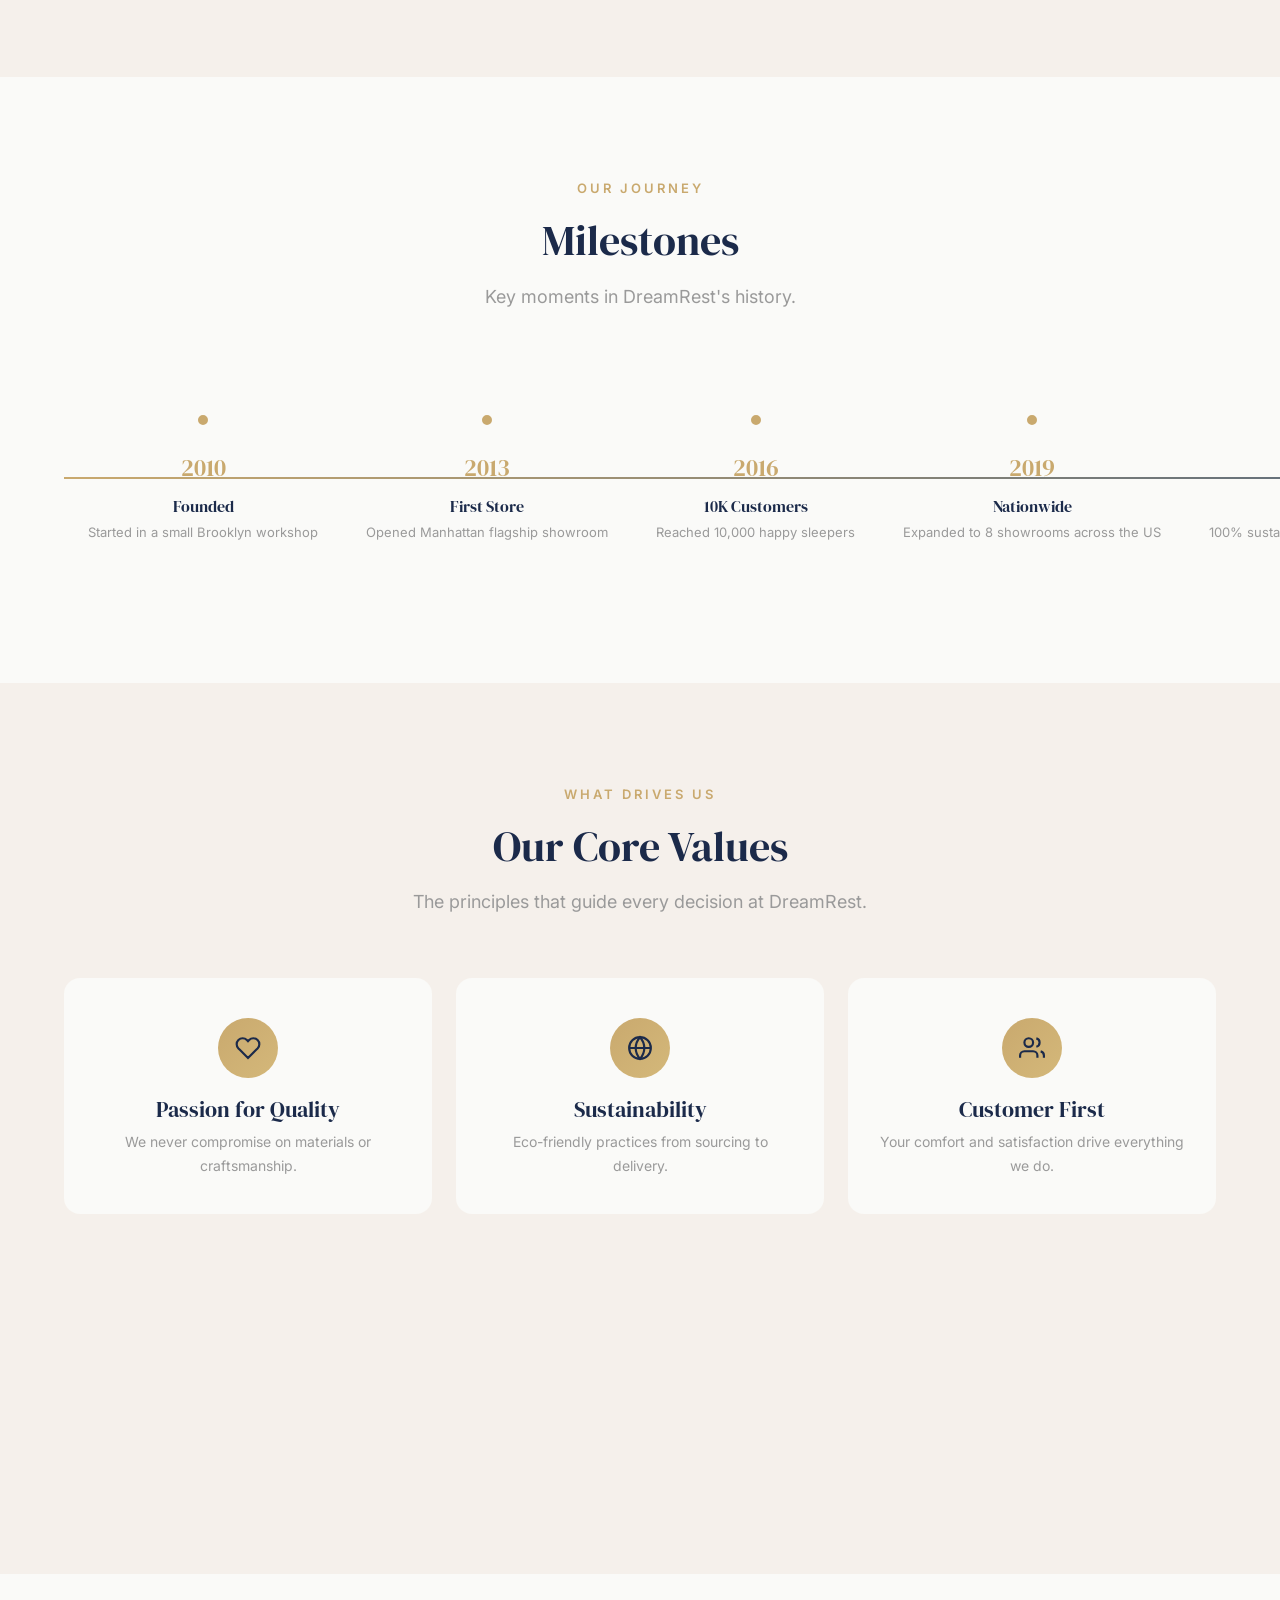
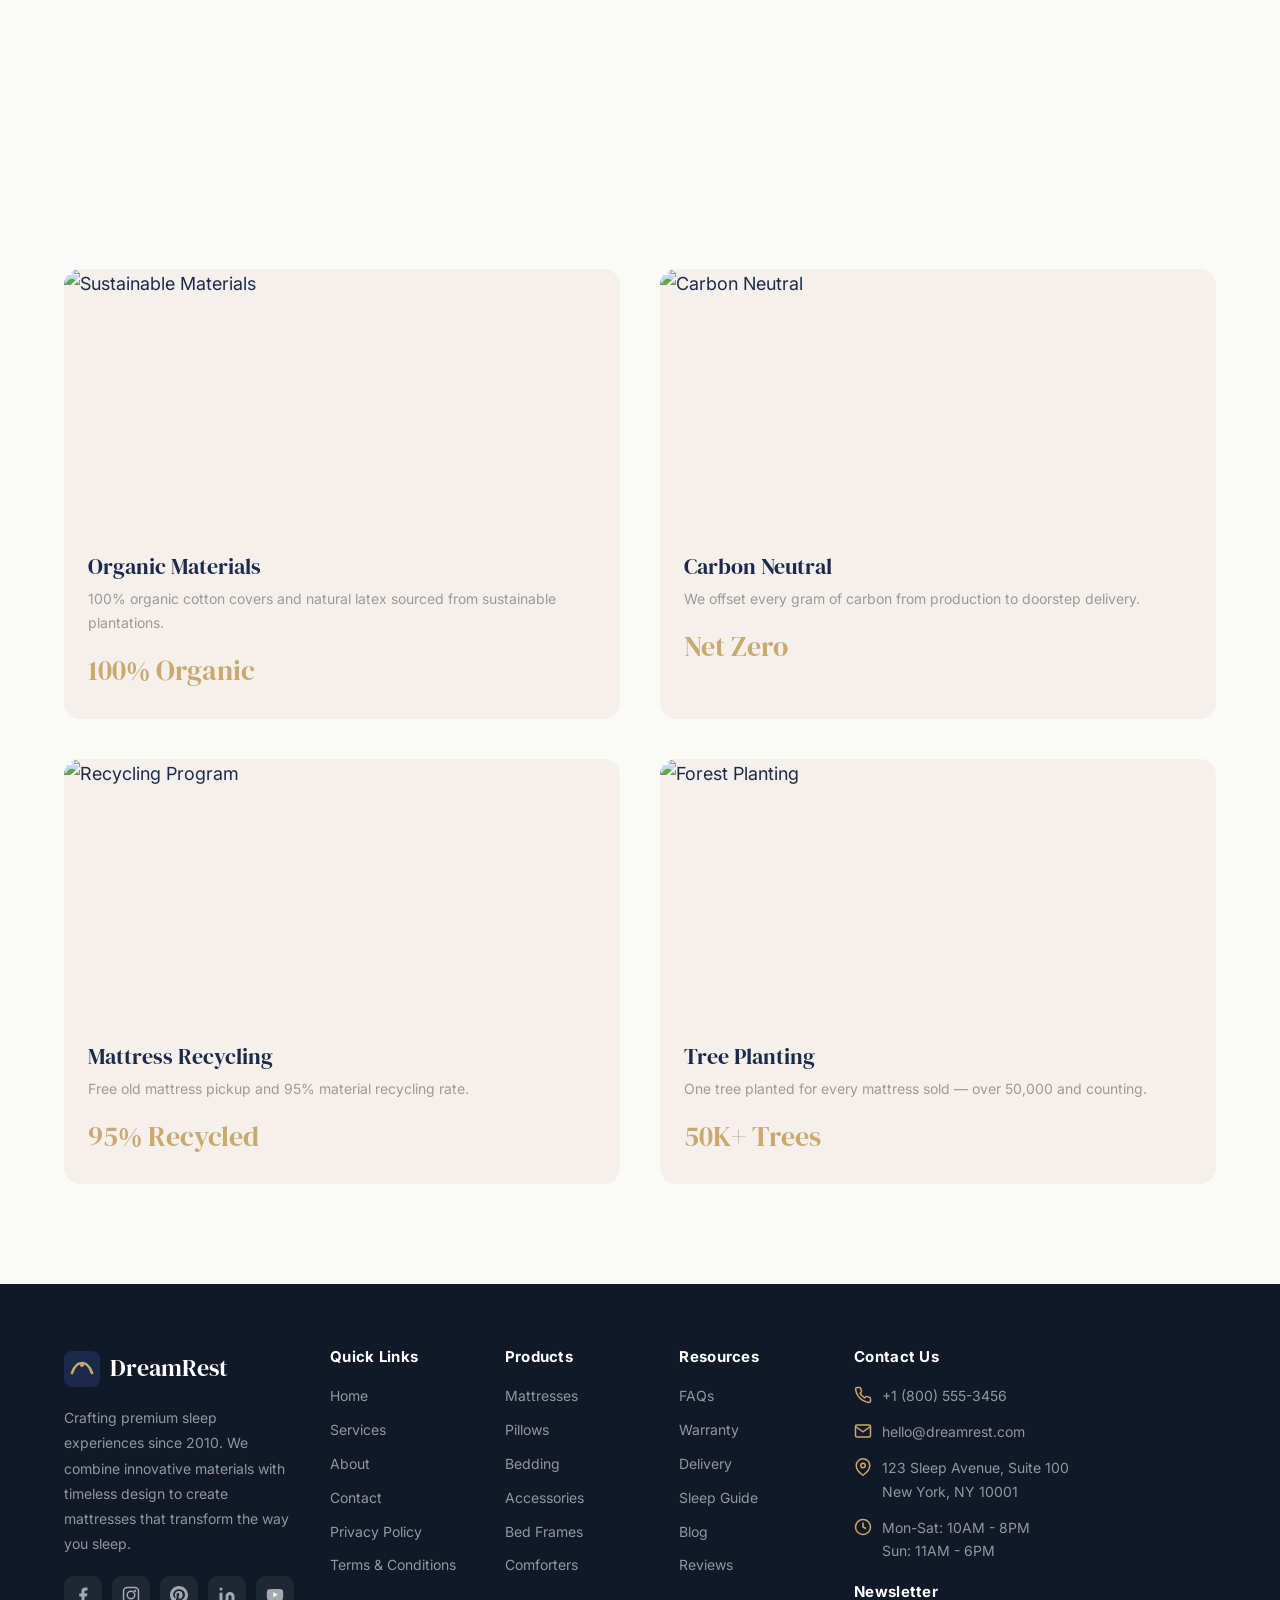
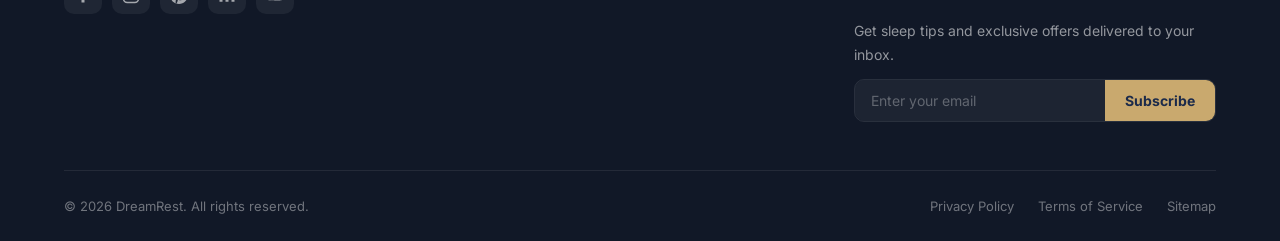
==== commit ca6ec2c6: "Standardize footers across all pages and replace placeholder image in about page mission section" ====
--- a/about.html
+++ b/about.html
@@ -62,7 +62,7 @@
 <section class="split-diag" id="mission" aria-label="Our Mission">
 <div class="container">
 <div class="split-diag-wrap">
-<div class="split-diag-img reveal-left"><img src="https://images.unsplash.com/photo-1584100936595-c0654b55a2e2?w=600&q=80" alt="Mattress Crafting Workshop" loading="lazy"></div>
+<div class="split-diag-img reveal-left"><img src="images/mattress_crafting.png" alt="Mattress Crafting Workshop" loading="lazy"></div>
 <div class="split-diag-text reveal-right">
 <div class="section-header" style="text-align:left"><span class="label">Our Mission</span><h2>Better Sleep for Everyone</h2></div>
 <p>We believe everyone deserves a great night's sleep. Our mission is to combine cutting-edge sleep science with artisanal craftsmanship to create mattresses that don't just support your body — they transform your wellbeing.</p>
@@ -134,15 +134,39 @@
 <div class="footer-grid">
 <div class="footer-brand">
 <a href="index.html" class="nav-logo"><svg viewBox="0 0 36 36" fill="none"><rect rx="8" width="36" height="36" fill="#1B2A4A"/><path d="M8 22c2-6 5-10 10-10s8 4 10 10" stroke="#C9A96E" stroke-width="2.5" fill="none" stroke-linecap="round"/><circle cx="18" cy="14" r="2" fill="#C9A96E"/></svg><span>DreamRest</span></a>
-<p>Crafting premium sleep experiences since 2010.</p>
+<p>Crafting premium sleep experiences since 2010. We combine innovative materials with timeless design to create mattresses that transform the way you sleep.</p>
 <div class="social-icons">
 <a href="#" class="social-icon" aria-label="Facebook"><svg viewBox="0 0 24 24" fill="currentColor"><path d="M18 2h-3a5 5 0 00-5 5v3H7v4h3v8h4v-8h3l1-4h-4V7a1 1 0 011-1h3z"/></svg></a>
-<a href="#" class="social-icon" aria-label="Instagram"><svg viewBox="0 0 24 24" fill="none" stroke="currentColor" stroke-width="2"><rect x="2" y="2" width="20" height="20" rx="5"/><circle cx="12" cy="12" r="5"/></svg></a>
+<a href="#" class="social-icon" aria-label="Instagram"><svg viewBox="0 0 24 24" fill="none" stroke="currentColor" stroke-width="2"><rect x="2" y="2" width="20" height="20" rx="5"/><circle cx="12" cy="12" r="5"/><circle cx="17.5" cy="6.5" r="1.5" fill="currentColor" stroke="none"/></svg></a>
+<a href="#" class="social-icon" aria-label="Pinterest"><svg viewBox="0 0 24 24" fill="currentColor"><path d="M12 0C5.37 0 0 5.37 0 12c0 5.08 3.15 9.42 7.6 11.18-.1-.94-.2-2.38.04-3.41.22-.93 1.4-5.93 1.4-5.93s-.36-.71-.36-1.77c0-1.66.96-2.9 2.16-2.9 1.02 0 1.51.77 1.51 1.68 0 1.03-.65 2.56-.99 3.98-.28 1.19.6 2.16 1.77 2.16 2.13 0 3.77-2.25 3.77-5.49 0-2.87-2.06-4.88-5.01-4.88-3.41 0-5.42 2.56-5.42 5.21 0 1.03.4 2.14.9 2.74.1.12.11.22.08.34-.09.38-.3 1.19-.34 1.36-.05.22-.18.27-.41.16-1.54-.72-2.5-2.97-2.5-4.78 0-3.89 2.83-7.46 8.15-7.46 4.28 0 7.6 3.05 7.6 7.12 0 4.25-2.68 7.67-6.4 7.67-1.25 0-2.43-.65-2.83-1.42l-.77 2.94c-.28 1.08-1.04 2.43-1.55 3.25C9.58 23.81 10.76 24 12 24c6.63 0 12-5.37 12-12S18.63 0 12 0z"/></svg></a>
+<a href="#" class="social-icon" aria-label="LinkedIn"><svg viewBox="0 0 24 24" fill="currentColor"><path d="M16 8a6 6 0 016 6v7h-4v-7a2 2 0 00-2-2 2 2 0 00-2 2v7h-4v-7a6 6 0 016-6z"/><rect x="2" y="9" width="4" height="12"/><circle cx="4" cy="4" r="2"/></svg></a>
+<a href="#" class="social-icon" aria-label="YouTube"><svg viewBox="0 0 24 24" fill="currentColor"><path d="M22.54 6.42a2.78 2.78 0 00-1.94-2C18.88 4 12 4 12 4s-6.88 0-8.6.46a2.78 2.78 0 00-1.94 2A29 29 0 001 11.75a29 29 0 00.46 5.33A2.78 2.78 0 003.4 19.1c1.72.46 8.6.46 8.6.46s6.88 0 8.6-.46a2.78 2.78 0 001.94-2 29 29 0 00.46-5.25 29 29 0 00-.46-5.43z"/><polygon points="9.75 15.02 15.5 11.75 9.75 8.48 9.75 15.02" fill="#fff"/></svg></a>
 </div>
 </div>
-<div><h4>Quick Links</h4><div class="footer-links"><a href="index.html">Home</a><a href="services.html">Services</a><a href="about.html">About</a><a href="contact.html">Contact</a></div></div>
-<div><h4>Products</h4><div class="footer-links"><a href="#">Mattresses</a><a href="#">Pillows</a><a href="#">Bedding</a><a href="#">Accessories</a></div></div>
-<div><h4>Contact Us</h4><div class="footer-contact"><div class="footer-contact-item"><svg viewBox="0 0 24 24" fill="none" stroke="currentColor" stroke-width="2"><path d="M22 16.92v3a2 2 0 01-2.18 2 19.79 19.79 0 01-8.63-3.07 19.5 19.5 0 01-6-6 19.79 19.79 0 01-3.07-8.67A2 2 0 014.11 2h3a2 2 0 012 1.72c.12.96.36 1.9.7 2.81a2 2 0 01-.45 2.11L8.09 9.91a16 16 0 006 6l1.27-1.27a2 2 0 012.11-.45c.91.34 1.85.58 2.81.7A2 2 0 0122 16.92z"/></svg><a href="tel:+18005553456">+1 (800) 555-3456</a></div><div class="footer-contact-item"><svg viewBox="0 0 24 24" fill="none" stroke="currentColor" stroke-width="2"><path d="M4 4h16c1.1 0 2 .9 2 2v12c0 1.1-.9 2-2 2H4c-1.1 0-2-.9-2-2V6c0-1.1.9-2 2-2z"/><polyline points="22 6 12 13 2 6"/></svg><a href="mailto:hello@dreamrest.com">hello@dreamrest.com</a></div></div></div>
+<div>
+<h4>Quick Links</h4>
+<div class="footer-links"><a href="index.html">Home</a><a href="services.html">Services</a><a href="about.html">About</a><a href="contact.html">Contact</a><a href="privacy.html">Privacy Policy</a><a href="terms.html">Terms &amp; Conditions</a></div>
+</div>
+<div>
+<h4>Products</h4>
+<div class="footer-links"><a href="services.html#categories">Mattresses</a><a href="#">Pillows</a><a href="#">Bedding</a><a href="#">Accessories</a><a href="#">Bed Frames</a><a href="#">Comforters</a></div>
+</div>
+<div>
+<h4>Resources</h4>
+<div class="footer-links"><a href="#">FAQs</a><a href="#">Warranty</a><a href="#">Delivery</a><a href="#">Sleep Guide</a><a href="blog.html">Blog</a><a href="#">Reviews</a></div>
+</div>
+<div>
+<h4>Contact Us</h4>
+<div class="footer-contact">
+<div class="footer-contact-item"><svg viewBox="0 0 24 24" fill="none" stroke="currentColor" stroke-width="2"><path d="M22 16.92v3a2 2 0 01-2.18 2 19.79 19.79 0 01-8.63-3.07 19.5 19.5 0 01-6-6 19.79 19.79 0 01-3.07-8.67A2 2 0 014.11 2h3a2 2 0 012 1.72c.12.96.36 1.9.7 2.81a2 2 0 01-.45 2.11L8.09 9.91a16 16 0 006 6l1.27-1.27a2 2 0 012.11-.45c.91.34 1.85.58 2.81.7A2 2 0 0122 16.92z"/></svg><a href="tel:+18005553456">+1 (800) 555-3456</a></div>
+<div class="footer-contact-item"><svg viewBox="0 0 24 24" fill="none" stroke="currentColor" stroke-width="2"><path d="M4 4h16c1.1 0 2 .9 2 2v12c0 1.1-.9 2-2 2H4c-1.1 0-2-.9-2-2V6c0-1.1.9-2 2-2z"/><polyline points="22 6 12 13 2 6"/></svg><a href="mailto:hello@dreamrest.com">hello@dreamrest.com</a></div>
+<div class="footer-contact-item"><svg viewBox="0 0 24 24" fill="none" stroke="currentColor" stroke-width="2"><path d="M21 10c0 7-9 13-9 13s-9-6-9-13a9 9 0 0118 0z"/><circle cx="12" cy="10" r="3"/></svg><span>123 Sleep Avenue, Suite 100<br>New York, NY 10001</span></div>
+<div class="footer-contact-item"><svg viewBox="0 0 24 24" fill="none" stroke="currentColor" stroke-width="2"><circle cx="12" cy="12" r="10"/><polyline points="12 6 12 12 16 14"/></svg><span>Mon-Sat: 10AM - 8PM<br>Sun: 11AM - 6PM</span></div>
+</div>
+<h4 style="margin-top:20px">Newsletter</h4>
+<p style="font-size:14px;color:rgba(255,255,255,0.55);margin-bottom:12px;line-height:1.7">Get sleep tips and exclusive offers delivered to your inbox.</p>
+<form class="newsletter-form" aria-label="Newsletter signup"><input type="email" placeholder="Enter your email" aria-label="Email for newsletter" required><button type="submit">Subscribe</button></form>
+</div>
 </div>
 <div class="footer-bottom">
 <p>&copy; 2026 DreamRest. All rights reserved.</p>
